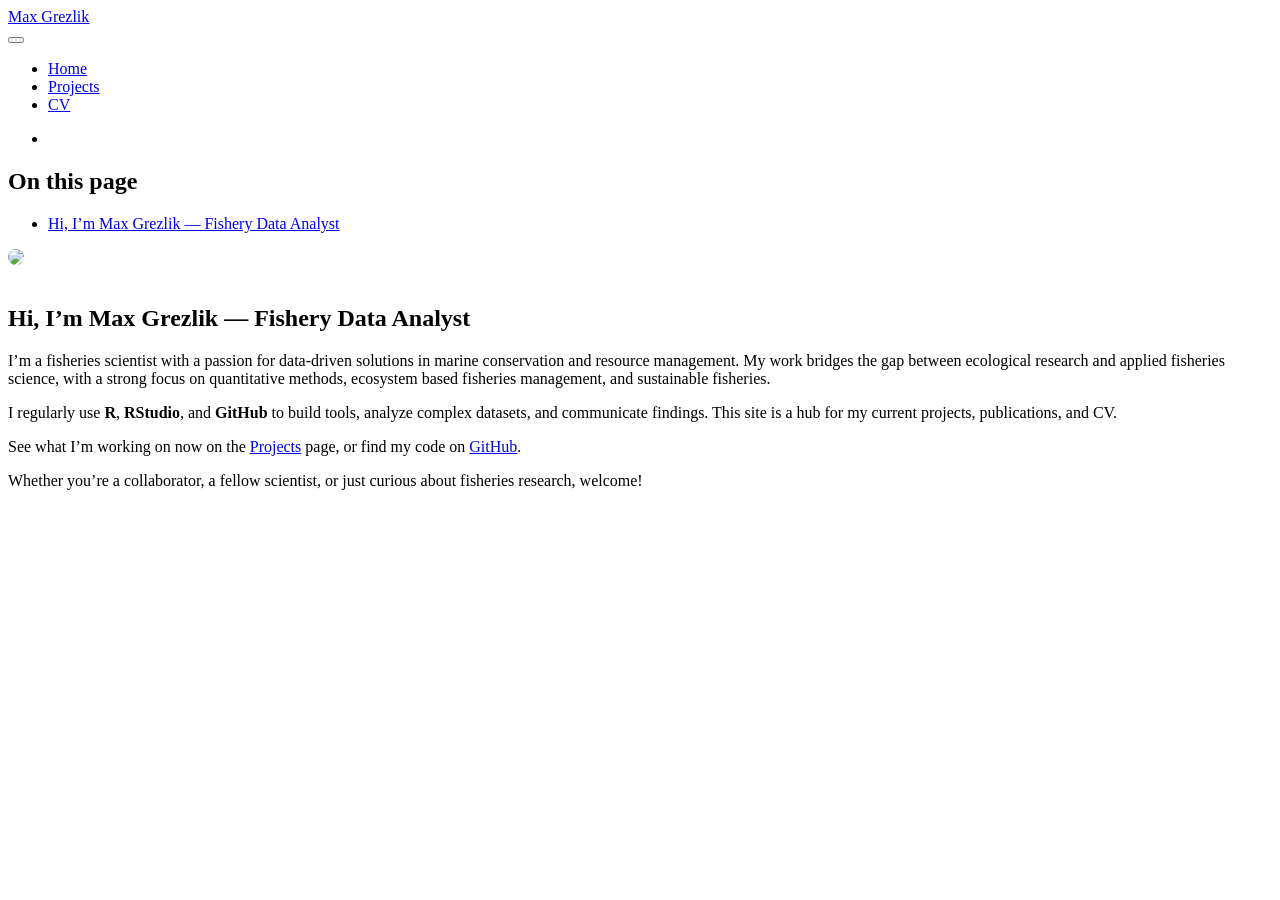
==== docs/index.html @ 9cf86704 "Updating to link to my NOAA GitHub" ====
<!DOCTYPE html>
<html xmlns="http://www.w3.org/1999/xhtml" lang="en" xml:lang="en"><head>

<meta charset="utf-8">
<meta name="generator" content="quarto-1.7.25">

<meta name="viewport" content="width=device-width, initial-scale=1.0, user-scalable=yes">


<title>Max Grezlik</title>
<style>
code{white-space: pre-wrap;}
span.smallcaps{font-variant: small-caps;}
div.columns{display: flex; gap: min(4vw, 1.5em);}
div.column{flex: auto; overflow-x: auto;}
div.hanging-indent{margin-left: 1.5em; text-indent: -1.5em;}
ul.task-list{list-style: none;}
ul.task-list li input[type="checkbox"] {
  width: 0.8em;
  margin: 0 0.8em 0.2em -1em; /* quarto-specific, see https://github.com/quarto-dev/quarto-cli/issues/4556 */ 
  vertical-align: middle;
}
</style>


<script src="site_libs/quarto-nav/quarto-nav.js"></script>
<script src="site_libs/quarto-nav/headroom.min.js"></script>
<script src="site_libs/clipboard/clipboard.min.js"></script>
<script src="site_libs/quarto-search/autocomplete.umd.js"></script>
<script src="site_libs/quarto-search/fuse.min.js"></script>
<script src="site_libs/quarto-search/quarto-search.js"></script>
<meta name="quarto:offset" content="./">
<script src="site_libs/quarto-html/quarto.js" type="module"></script>
<script src="site_libs/quarto-html/tabsets/tabsets.js" type="module"></script>
<script src="site_libs/quarto-html/popper.min.js"></script>
<script src="site_libs/quarto-html/tippy.umd.min.js"></script>
<script src="site_libs/quarto-html/anchor.min.js"></script>
<link href="site_libs/quarto-html/tippy.css" rel="stylesheet">
<link href="site_libs/quarto-html/quarto-syntax-highlighting-fe31d7bd2deb2a321418d01dba375a64.css" rel="stylesheet" id="quarto-text-highlighting-styles">
<script src="site_libs/bootstrap/bootstrap.min.js"></script>
<link href="site_libs/bootstrap/bootstrap-icons.css" rel="stylesheet">
<link href="site_libs/bootstrap/bootstrap-36055dde38e1c66a85944b0e21486264.min.css" rel="stylesheet" append-hash="true" id="quarto-bootstrap" data-mode="light">
<script id="quarto-search-options" type="application/json">{
  "location": "navbar",
  "copy-button": false,
  "collapse-after": 3,
  "panel-placement": "end",
  "type": "overlay",
  "limit": 50,
  "keyboard-shortcut": [
    "f",
    "/",
    "s"
  ],
  "show-item-context": false,
  "language": {
    "search-no-results-text": "No results",
    "search-matching-documents-text": "matching documents",
    "search-copy-link-title": "Copy link to search",
    "search-hide-matches-text": "Hide additional matches",
    "search-more-match-text": "more match in this document",
    "search-more-matches-text": "more matches in this document",
    "search-clear-button-title": "Clear",
    "search-text-placeholder": "",
    "search-detached-cancel-button-title": "Cancel",
    "search-submit-button-title": "Submit",
    "search-label": "Search"
  }
}</script>


<link rel="stylesheet" href="styles.css">
</head>

<body class="nav-fixed quarto-light">

<div id="quarto-search-results"></div>
  <header id="quarto-header" class="headroom fixed-top">
    <nav class="navbar navbar-expand-lg " data-bs-theme="dark">
      <div class="navbar-container container-fluid">
      <div class="navbar-brand-container mx-auto">
    <a class="navbar-brand" href="./index.html">
    <span class="navbar-title">Max Grezlik</span>
    </a>
  </div>
            <div id="quarto-search" class="" title="Search"></div>
          <button class="navbar-toggler" type="button" data-bs-toggle="collapse" data-bs-target="#navbarCollapse" aria-controls="navbarCollapse" role="menu" aria-expanded="false" aria-label="Toggle navigation" onclick="if (window.quartoToggleHeadroom) { window.quartoToggleHeadroom(); }">
  <span class="navbar-toggler-icon"></span>
</button>
          <div class="collapse navbar-collapse" id="navbarCollapse">
            <ul class="navbar-nav navbar-nav-scroll me-auto">
  <li class="nav-item">
    <a class="nav-link active" href="./index.html" aria-current="page"> 
<span class="menu-text">Home</span></a>
  </li>  
  <li class="nav-item">
    <a class="nav-link" href="./projects.html"> 
<span class="menu-text">Projects</span></a>
  </li>  
  <li class="nav-item">
    <a class="nav-link" href="./cv.html"> 
<span class="menu-text">CV</span></a>
  </li>  
</ul>
            <ul class="navbar-nav navbar-nav-scroll ms-auto">
  <li class="nav-item compact">
    <a class="nav-link" href="https://github.com/MaxGrezlik"> <i class="bi bi-github" role="img" aria-label="GitHub">
</i> 
<span class="menu-text"></span></a>
  </li>  
</ul>
          </div> <!-- /navcollapse -->
            <div class="quarto-navbar-tools">
</div>
      </div> <!-- /container-fluid -->
    </nav>
</header>
<!-- content -->
<div id="quarto-content" class="quarto-container page-columns page-rows-contents page-layout-article page-navbar">
<!-- sidebar -->
<!-- margin-sidebar -->
    <div id="quarto-margin-sidebar" class="sidebar margin-sidebar">
        <nav id="TOC" role="doc-toc" class="toc-active">
    <h2 id="toc-title">On this page</h2>
   
  <ul>
  <li><a href="#hi-im-max-grezlik-fishery-data-analyst" id="toc-hi-im-max-grezlik-fishery-data-analyst" class="nav-link active" data-scroll-target="#hi-im-max-grezlik-fishery-data-analyst">Hi, I’m Max Grezlik — Fishery Data Analyst</a></li>
  </ul>
</nav>
    </div>
<!-- main -->
<main class="content" id="quarto-document-content"><header id="title-block-header" class="quarto-title-block"></header>




<p><img src="images/headshot.jpg" class="img-fluid" style="border-radius: 50%; margin-bottom: 1rem;" width="150"></p>
<section id="hi-im-max-grezlik-fishery-data-analyst" class="level2">
<h2 class="anchored" data-anchor-id="hi-im-max-grezlik-fishery-data-analyst">Hi, I’m Max Grezlik — Fishery Data Analyst</h2>
<p>I’m a fisheries scientist with a passion for data-driven solutions in marine conservation and resource management. My work bridges the gap between ecological research and applied fisheries science, with a strong focus on quantitative methods, ecosystem based fisheries management, and sustainable fisheries.</p>
<p>I regularly use <strong>R</strong>, <strong>RStudio</strong>, and <strong>GitHub</strong> to build tools, analyze complex datasets, and communicate findings. This site is a hub for my current projects, publications, and CV.</p>
<p>See what I’m working on now on the <a href="./projects.html">Projects</a> page, or find my code on <a href="https://github.com/MaxGrezlik">GitHub</a>.</p>
<p>Whether you’re a collaborator, a fellow scientist, or just curious about fisheries research, welcome!</p>


</section>

</main> <!-- /main -->
<script id="quarto-html-after-body" type="application/javascript">
  window.document.addEventListener("DOMContentLoaded", function (event) {
    const icon = "";
    const anchorJS = new window.AnchorJS();
    anchorJS.options = {
      placement: 'right',
      icon: icon
    };
    anchorJS.add('.anchored');
    const isCodeAnnotation = (el) => {
      for (const clz of el.classList) {
        if (clz.startsWith('code-annotation-')) {                     
          return true;
        }
      }
      return false;
    }
    const onCopySuccess = function(e) {
      // button target
      const button = e.trigger;
      // don't keep focus
      button.blur();
      // flash "checked"
      button.classList.add('code-copy-button-checked');
      var currentTitle = button.getAttribute("title");
      button.setAttribute("title", "Copied!");
      let tooltip;
      if (window.bootstrap) {
        button.setAttribute("data-bs-toggle", "tooltip");
        button.setAttribute("data-bs-placement", "left");
        button.setAttribute("data-bs-title", "Copied!");
        tooltip = new bootstrap.Tooltip(button, 
          { trigger: "manual", 
            customClass: "code-copy-button-tooltip",
            offset: [0, -8]});
        tooltip.show();    
      }
      setTimeout(function() {
        if (tooltip) {
          tooltip.hide();
          button.removeAttribute("data-bs-title");
          button.removeAttribute("data-bs-toggle");
          button.removeAttribute("data-bs-placement");
        }
        button.setAttribute("title", currentTitle);
        button.classList.remove('code-copy-button-checked');
      }, 1000);
      // clear code selection
      e.clearSelection();
    }
    const getTextToCopy = function(trigger) {
        const codeEl = trigger.previousElementSibling.cloneNode(true);
        for (const childEl of codeEl.children) {
          if (isCodeAnnotation(childEl)) {
            childEl.remove();
          }
        }
        return codeEl.innerText;
    }
    const clipboard = new window.ClipboardJS('.code-copy-button:not([data-in-quarto-modal])', {
      text: getTextToCopy
    });
    clipboard.on('success', onCopySuccess);
    if (window.document.getElementById('quarto-embedded-source-code-modal')) {
      const clipboardModal = new window.ClipboardJS('.code-copy-button[data-in-quarto-modal]', {
        text: getTextToCopy,
        container: window.document.getElementById('quarto-embedded-source-code-modal')
      });
      clipboardModal.on('success', onCopySuccess);
    }
      var localhostRegex = new RegExp(/^(?:http|https):\/\/localhost\:?[0-9]*\//);
      var mailtoRegex = new RegExp(/^mailto:/);
        var filterRegex = new RegExp("https:\/\/maxgrezlik\.github\.io");
      var isInternal = (href) => {
          return filterRegex.test(href) || localhostRegex.test(href) || mailtoRegex.test(href);
      }
      // Inspect non-navigation links and adorn them if external
     var links = window.document.querySelectorAll('a[href]:not(.nav-link):not(.navbar-brand):not(.toc-action):not(.sidebar-link):not(.sidebar-item-toggle):not(.pagination-link):not(.no-external):not([aria-hidden]):not(.dropdown-item):not(.quarto-navigation-tool):not(.about-link)');
      for (var i=0; i<links.length; i++) {
        const link = links[i];
        if (!isInternal(link.href)) {
          // undo the damage that might have been done by quarto-nav.js in the case of
          // links that we want to consider external
          if (link.dataset.originalHref !== undefined) {
            link.href = link.dataset.originalHref;
          }
        }
      }
    function tippyHover(el, contentFn, onTriggerFn, onUntriggerFn) {
      const config = {
        allowHTML: true,
        maxWidth: 500,
        delay: 100,
        arrow: false,
        appendTo: function(el) {
            return el.parentElement;
        },
        interactive: true,
        interactiveBorder: 10,
        theme: 'quarto',
        placement: 'bottom-start',
      };
      if (contentFn) {
        config.content = contentFn;
      }
      if (onTriggerFn) {
        config.onTrigger = onTriggerFn;
      }
      if (onUntriggerFn) {
        config.onUntrigger = onUntriggerFn;
      }
      window.tippy(el, config); 
    }
    const noterefs = window.document.querySelectorAll('a[role="doc-noteref"]');
    for (var i=0; i<noterefs.length; i++) {
      const ref = noterefs[i];
      tippyHover(ref, function() {
        // use id or data attribute instead here
        let href = ref.getAttribute('data-footnote-href') || ref.getAttribute('href');
        try { href = new URL(href).hash; } catch {}
        const id = href.replace(/^#\/?/, "");
        const note = window.document.getElementById(id);
        if (note) {
          return note.innerHTML;
        } else {
          return "";
        }
      });
    }
    const xrefs = window.document.querySelectorAll('a.quarto-xref');
    const processXRef = (id, note) => {
      // Strip column container classes
      const stripColumnClz = (el) => {
        el.classList.remove("page-full", "page-columns");
        if (el.children) {
          for (const child of el.children) {
            stripColumnClz(child);
          }
        }
      }
      stripColumnClz(note)
      if (id === null || id.startsWith('sec-')) {
        // Special case sections, only their first couple elements
        const container = document.createElement("div");
        if (note.children && note.children.length > 2) {
          container.appendChild(note.children[0].cloneNode(true));
          for (let i = 1; i < note.children.length; i++) {
            const child = note.children[i];
            if (child.tagName === "P" && child.innerText === "") {
              continue;
            } else {
              container.appendChild(child.cloneNode(true));
              break;
            }
          }
          if (window.Quarto?.typesetMath) {
            window.Quarto.typesetMath(container);
          }
          return container.innerHTML
        } else {
          if (window.Quarto?.typesetMath) {
            window.Quarto.typesetMath(note);
          }
          return note.innerHTML;
        }
      } else {
        // Remove any anchor links if they are present
        const anchorLink = note.querySelector('a.anchorjs-link');
        if (anchorLink) {
          anchorLink.remove();
        }
        if (window.Quarto?.typesetMath) {
          window.Quarto.typesetMath(note);
        }
        if (note.classList.contains("callout")) {
          return note.outerHTML;
        } else {
          return note.innerHTML;
        }
      }
    }
    for (var i=0; i<xrefs.length; i++) {
      const xref = xrefs[i];
      tippyHover(xref, undefined, function(instance) {
        instance.disable();
        let url = xref.getAttribute('href');
        let hash = undefined; 
        if (url.startsWith('#')) {
          hash = url;
        } else {
          try { hash = new URL(url).hash; } catch {}
        }
        if (hash) {
          const id = hash.replace(/^#\/?/, "");
          const note = window.document.getElementById(id);
          if (note !== null) {
            try {
              const html = processXRef(id, note.cloneNode(true));
              instance.setContent(html);
            } finally {
              instance.enable();
              instance.show();
            }
          } else {
            // See if we can fetch this
            fetch(url.split('#')[0])
            .then(res => res.text())
            .then(html => {
              const parser = new DOMParser();
              const htmlDoc = parser.parseFromString(html, "text/html");
              const note = htmlDoc.getElementById(id);
              if (note !== null) {
                const html = processXRef(id, note);
                instance.setContent(html);
              } 
            }).finally(() => {
              instance.enable();
              instance.show();
            });
          }
        } else {
          // See if we can fetch a full url (with no hash to target)
          // This is a special case and we should probably do some content thinning / targeting
          fetch(url)
          .then(res => res.text())
          .then(html => {
            const parser = new DOMParser();
            const htmlDoc = parser.parseFromString(html, "text/html");
            const note = htmlDoc.querySelector('main.content');
            if (note !== null) {
              // This should only happen for chapter cross references
              // (since there is no id in the URL)
              // remove the first header
              if (note.children.length > 0 && note.children[0].tagName === "HEADER") {
                note.children[0].remove();
              }
              const html = processXRef(null, note);
              instance.setContent(html);
            } 
          }).finally(() => {
            instance.enable();
            instance.show();
          });
        }
      }, function(instance) {
      });
    }
        let selectedAnnoteEl;
        const selectorForAnnotation = ( cell, annotation) => {
          let cellAttr = 'data-code-cell="' + cell + '"';
          let lineAttr = 'data-code-annotation="' +  annotation + '"';
          const selector = 'span[' + cellAttr + '][' + lineAttr + ']';
          return selector;
        }
        const selectCodeLines = (annoteEl) => {
          const doc = window.document;
          const targetCell = annoteEl.getAttribute("data-target-cell");
          const targetAnnotation = annoteEl.getAttribute("data-target-annotation");
          const annoteSpan = window.document.querySelector(selectorForAnnotation(targetCell, targetAnnotation));
          const lines = annoteSpan.getAttribute("data-code-lines").split(",");
          const lineIds = lines.map((line) => {
            return targetCell + "-" + line;
          })
          let top = null;
          let height = null;
          let parent = null;
          if (lineIds.length > 0) {
              //compute the position of the single el (top and bottom and make a div)
              const el = window.document.getElementById(lineIds[0]);
              top = el.offsetTop;
              height = el.offsetHeight;
              parent = el.parentElement.parentElement;
            if (lineIds.length > 1) {
              const lastEl = window.document.getElementById(lineIds[lineIds.length - 1]);
              const bottom = lastEl.offsetTop + lastEl.offsetHeight;
              height = bottom - top;
            }
            if (top !== null && height !== null && parent !== null) {
              // cook up a div (if necessary) and position it 
              let div = window.document.getElementById("code-annotation-line-highlight");
              if (div === null) {
                div = window.document.createElement("div");
                div.setAttribute("id", "code-annotation-line-highlight");
                div.style.position = 'absolute';
                parent.appendChild(div);
              }
              div.style.top = top - 2 + "px";
              div.style.height = height + 4 + "px";
              div.style.left = 0;
              let gutterDiv = window.document.getElementById("code-annotation-line-highlight-gutter");
              if (gutterDiv === null) {
                gutterDiv = window.document.createElement("div");
                gutterDiv.setAttribute("id", "code-annotation-line-highlight-gutter");
                gutterDiv.style.position = 'absolute';
                const codeCell = window.document.getElementById(targetCell);
                const gutter = codeCell.querySelector('.code-annotation-gutter');
                gutter.appendChild(gutterDiv);
              }
              gutterDiv.style.top = top - 2 + "px";
              gutterDiv.style.height = height + 4 + "px";
            }
            selectedAnnoteEl = annoteEl;
          }
        };
        const unselectCodeLines = () => {
          const elementsIds = ["code-annotation-line-highlight", "code-annotation-line-highlight-gutter"];
          elementsIds.forEach((elId) => {
            const div = window.document.getElementById(elId);
            if (div) {
              div.remove();
            }
          });
          selectedAnnoteEl = undefined;
        };
          // Handle positioning of the toggle
      window.addEventListener(
        "resize",
        throttle(() => {
          elRect = undefined;
          if (selectedAnnoteEl) {
            selectCodeLines(selectedAnnoteEl);
          }
        }, 10)
      );
      function throttle(fn, ms) {
      let throttle = false;
      let timer;
        return (...args) => {
          if(!throttle) { // first call gets through
              fn.apply(this, args);
              throttle = true;
          } else { // all the others get throttled
              if(timer) clearTimeout(timer); // cancel #2
              timer = setTimeout(() => {
                fn.apply(this, args);
                timer = throttle = false;
              }, ms);
          }
        };
      }
        // Attach click handler to the DT
        const annoteDls = window.document.querySelectorAll('dt[data-target-cell]');
        for (const annoteDlNode of annoteDls) {
          annoteDlNode.addEventListener('click', (event) => {
            const clickedEl = event.target;
            if (clickedEl !== selectedAnnoteEl) {
              unselectCodeLines();
              const activeEl = window.document.querySelector('dt[data-target-cell].code-annotation-active');
              if (activeEl) {
                activeEl.classList.remove('code-annotation-active');
              }
              selectCodeLines(clickedEl);
              clickedEl.classList.add('code-annotation-active');
            } else {
              // Unselect the line
              unselectCodeLines();
              clickedEl.classList.remove('code-annotation-active');
            }
          });
        }
    const findCites = (el) => {
      const parentEl = el.parentElement;
      if (parentEl) {
        const cites = parentEl.dataset.cites;
        if (cites) {
          return {
            el,
            cites: cites.split(' ')
          };
        } else {
          return findCites(el.parentElement)
        }
      } else {
        return undefined;
      }
    };
    var bibliorefs = window.document.querySelectorAll('a[role="doc-biblioref"]');
    for (var i=0; i<bibliorefs.length; i++) {
      const ref = bibliorefs[i];
      const citeInfo = findCites(ref);
      if (citeInfo) {
        tippyHover(citeInfo.el, function() {
          var popup = window.document.createElement('div');
          citeInfo.cites.forEach(function(cite) {
            var citeDiv = window.document.createElement('div');
            citeDiv.classList.add('hanging-indent');
            citeDiv.classList.add('csl-entry');
            var biblioDiv = window.document.getElementById('ref-' + cite);
            if (biblioDiv) {
              citeDiv.innerHTML = biblioDiv.innerHTML;
            }
            popup.appendChild(citeDiv);
          });
          return popup.innerHTML;
        });
      }
    }
  });
  </script>
</div> <!-- /content -->




</body></html>
---- docs/styles.css ----
/* css styles */

.project-grid {
  display: grid;
  grid-template-columns: repeat(auto-fill, minmax(260px, 1fr));
  gap: 1.25rem;
  margin: 1rem 0 2rem;
}

.project-card {
  border: 1px solid rgba(128, 128, 128, 0.3);
  border-radius: 8px;
  padding: 1rem 1.25rem;
}

.project-card h3 {
  margin-top: 0;
  font-size: 1.2rem;
}

.project-card p:last-child {
  margin-bottom: 0;
}
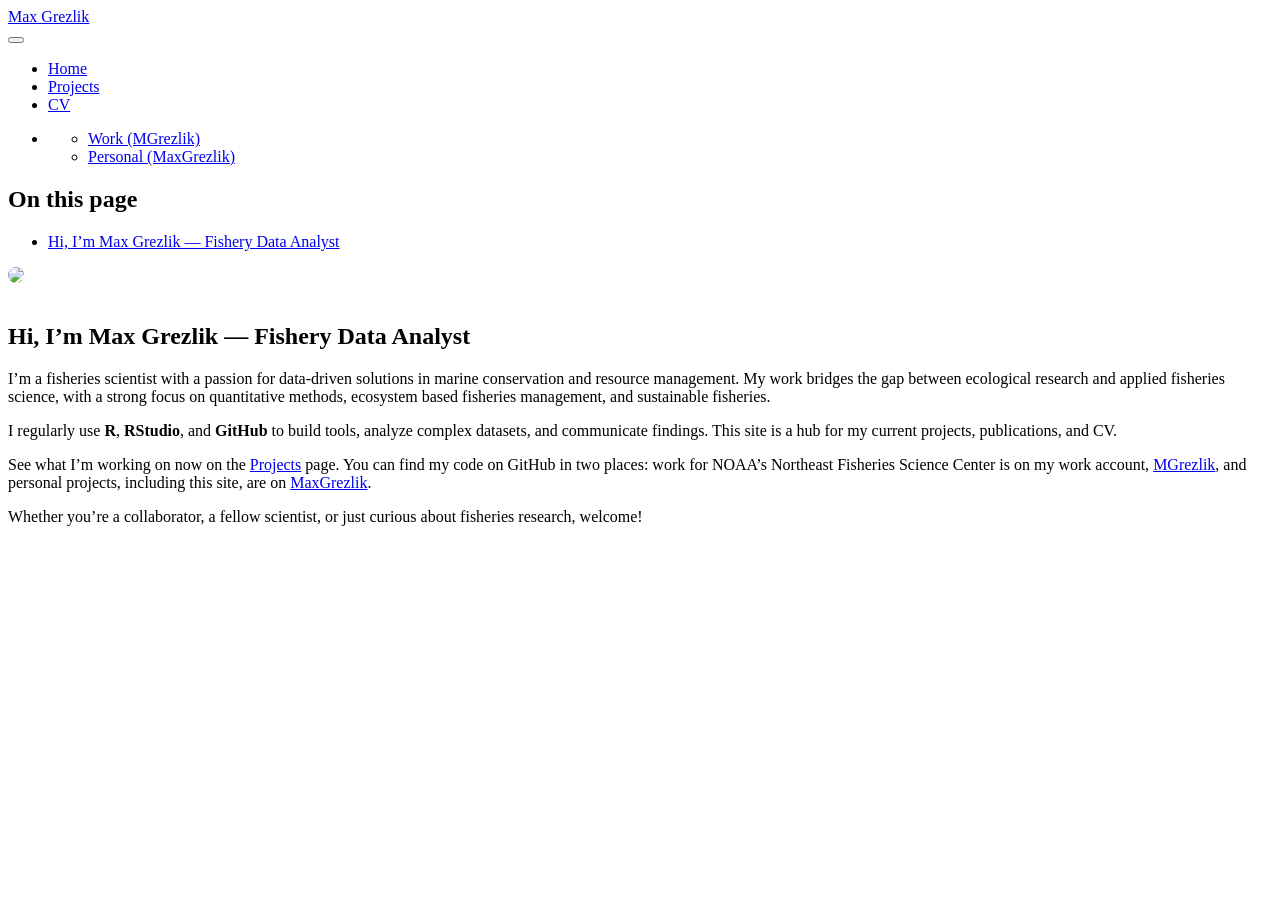
==== commit 6386edc3: "more edits" ====
--- a/docs/index.html
+++ b/docs/index.html
@@ -103,11 +103,23 @@
   </li>  
 </ul>
             <ul class="navbar-nav navbar-nav-scroll ms-auto">
-  <li class="nav-item compact">
-    <a class="nav-link" href="https://github.com/MaxGrezlik"> <i class="bi bi-github" role="img" aria-label="GitHub">
+  <li class="nav-item dropdown ">
+    <a class="nav-link dropdown-toggle" href="#" id="nav-menu-bi-github" role="link" data-bs-toggle="dropdown" aria-expanded="false">
+      <i class="bi bi-github" role="img" aria-label="GitHub">
 </i> 
-<span class="menu-text"></span></a>
+ <span class="menu-text"></span>
+    </a>
+    <ul class="dropdown-menu dropdown-menu-end" aria-labelledby="nav-menu-bi-github">    
+        <li>
+    <a class="dropdown-item" href="https://github.com/MGrezlik">
+ <span class="dropdown-text">Work (MGrezlik)</span></a>
   </li>  
+        <li>
+    <a class="dropdown-item" href="https://github.com/MaxGrezlik">
+ <span class="dropdown-text">Personal (MaxGrezlik)</span></a>
+  </li>  
+    </ul>
+  </li>
 </ul>
           </div> <!-- /navcollapse -->
             <div class="quarto-navbar-tools">
@@ -139,7 +151,7 @@
 <h2 class="anchored" data-anchor-id="hi-im-max-grezlik-fishery-data-analyst">Hi, I’m Max Grezlik — Fishery Data Analyst</h2>
 <p>I’m a fisheries scientist with a passion for data-driven solutions in marine conservation and resource management. My work bridges the gap between ecological research and applied fisheries science, with a strong focus on quantitative methods, ecosystem based fisheries management, and sustainable fisheries.</p>
 <p>I regularly use <strong>R</strong>, <strong>RStudio</strong>, and <strong>GitHub</strong> to build tools, analyze complex datasets, and communicate findings. This site is a hub for my current projects, publications, and CV.</p>
-<p>See what I’m working on now on the <a href="./projects.html">Projects</a> page, or find my code on <a href="https://github.com/MaxGrezlik">GitHub</a>.</p>
+<p>See what I’m working on now on the <a href="./projects.html">Projects</a> page. You can find my code on GitHub in two places: work for NOAA’s Northeast Fisheries Science Center is on my work account, <a href="https://github.com/MGrezlik">MGrezlik</a>, and personal projects, including this site, are on <a href="https://github.com/MaxGrezlik">MaxGrezlik</a>.</p>
 <p>Whether you’re a collaborator, a fellow scientist, or just curious about fisheries research, welcome!</p>
 
 
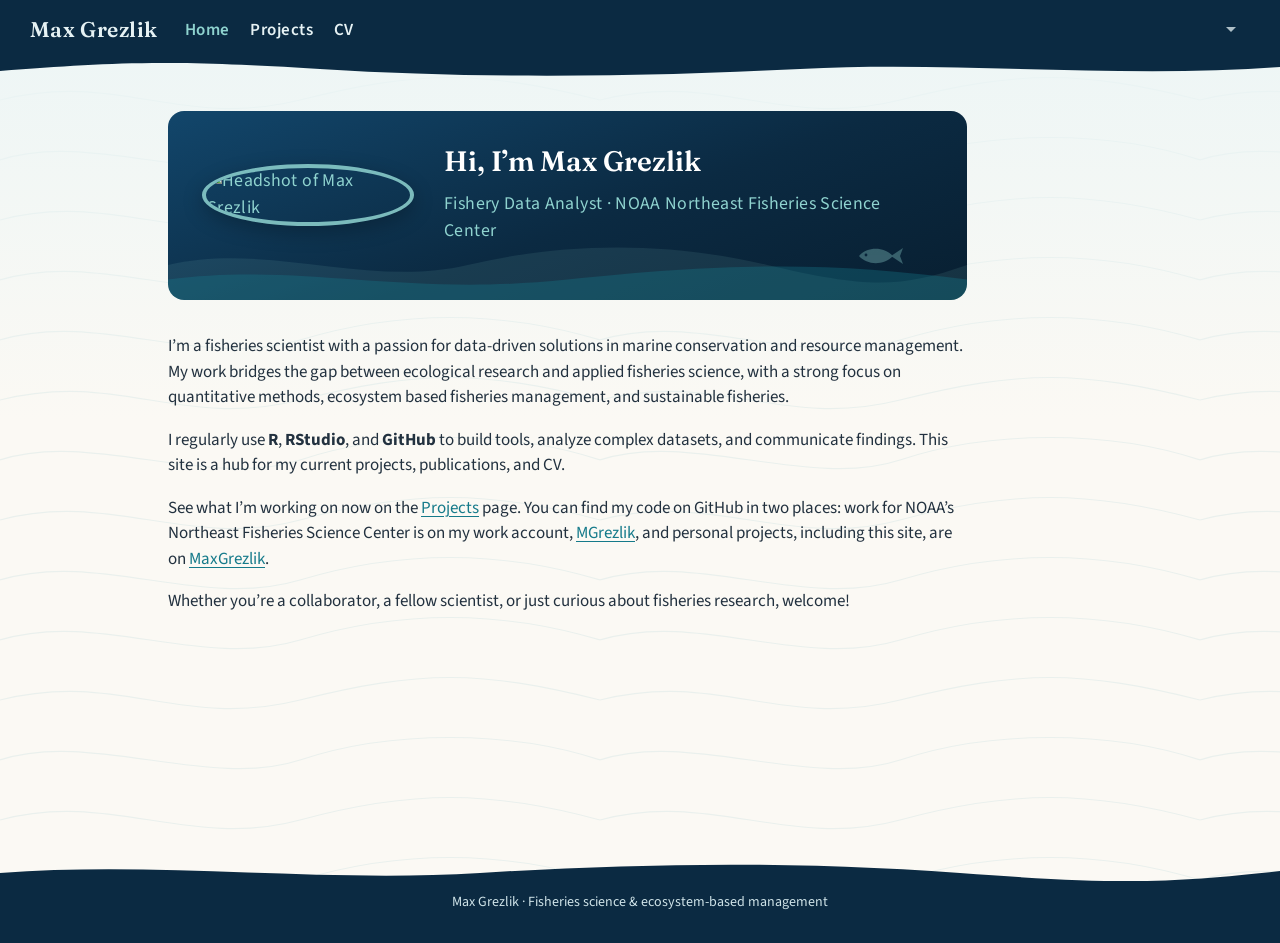
==== commit beae4152: "Ocean color theme, home page hero, hide Neighborway project Co-Authored-By: Claude Opus 5.5 <noreply" ====
--- a/docs/index.html
+++ b/docs/index.html
@@ -2,7 +2,7 @@
 <html xmlns="http://www.w3.org/1999/xhtml" lang="en" xml:lang="en"><head>
 
 <meta charset="utf-8">
-<meta name="generator" content="quarto-1.7.25">
+<meta name="generator" content="quarto-1.6.42">
 
 <meta name="viewport" content="width=device-width, initial-scale=1.0, user-scalable=yes">
 
@@ -30,16 +30,15 @@
 <script src="site_libs/quarto-search/fuse.min.js"></script>
 <script src="site_libs/quarto-search/quarto-search.js"></script>
 <meta name="quarto:offset" content="./">
-<script src="site_libs/quarto-html/quarto.js" type="module"></script>
-<script src="site_libs/quarto-html/tabsets/tabsets.js" type="module"></script>
+<script src="site_libs/quarto-html/quarto.js"></script>
 <script src="site_libs/quarto-html/popper.min.js"></script>
 <script src="site_libs/quarto-html/tippy.umd.min.js"></script>
 <script src="site_libs/quarto-html/anchor.min.js"></script>
 <link href="site_libs/quarto-html/tippy.css" rel="stylesheet">
-<link href="site_libs/quarto-html/quarto-syntax-highlighting-fe31d7bd2deb2a321418d01dba375a64.css" rel="stylesheet" id="quarto-text-highlighting-styles">
+<link href="site_libs/quarto-html/quarto-syntax-highlighting-2f5df379a58b258e96c21c0638c20c03.css" rel="stylesheet" id="quarto-text-highlighting-styles">
 <script src="site_libs/bootstrap/bootstrap.min.js"></script>
 <link href="site_libs/bootstrap/bootstrap-icons.css" rel="stylesheet">
-<link href="site_libs/bootstrap/bootstrap-36055dde38e1c66a85944b0e21486264.min.css" rel="stylesheet" append-hash="true" id="quarto-bootstrap" data-mode="light">
+<link href="site_libs/bootstrap/bootstrap-73e9143c846f9b7ee8e000d1aad47c8e.min.css" rel="stylesheet" append-hash="true" id="quarto-bootstrap" data-mode="light">
 <script id="quarto-search-options" type="application/json">{
   "location": "navbar",
   "copy-button": false,
@@ -69,10 +68,9 @@
 }</script>
 
 
-<link rel="stylesheet" href="styles.css">
 </head>
 
-<body class="nav-fixed quarto-light">
+<body class="nav-fixed">
 
 <div id="quarto-search-results"></div>
   <header id="quarto-header" class="headroom fixed-top">
@@ -131,14 +129,8 @@
 <div id="quarto-content" class="quarto-container page-columns page-rows-contents page-layout-article page-navbar">
 <!-- sidebar -->
 <!-- margin-sidebar -->
-    <div id="quarto-margin-sidebar" class="sidebar margin-sidebar">
-        <nav id="TOC" role="doc-toc" class="toc-active">
-    <h2 id="toc-title">On this page</h2>
-   
-  <ul>
-  <li><a href="#hi-im-max-grezlik-fishery-data-analyst" id="toc-hi-im-max-grezlik-fishery-data-analyst" class="nav-link active" data-scroll-target="#hi-im-max-grezlik-fishery-data-analyst">Hi, I’m Max Grezlik — Fishery Data Analyst</a></li>
-  </ul>
-</nav>
+    <div id="quarto-margin-sidebar" class="sidebar margin-sidebar zindex-bottom">
+        
     </div>
 <!-- main -->
 <main class="content" id="quarto-document-content"><header id="title-block-header" class="quarto-title-block"></header>
@@ -146,255 +138,252 @@
 
 
 
-<p><img src="images/headshot.jpg" class="img-fluid" style="border-radius: 50%; margin-bottom: 1rem;" width="150"></p>
-<section id="hi-im-max-grezlik-fishery-data-analyst" class="level2">
-<h2 class="anchored" data-anchor-id="hi-im-max-grezlik-fishery-data-analyst">Hi, I’m Max Grezlik — Fishery Data Analyst</h2>
+<div class="hero">
+<p><img src="images/headshot.jpg" class="img-fluid" alt="Headshot of Max Grezlik"></p>
+<section id="hi-im-max-grezlik" class="level2 hero-text">
+<h2 class="anchored" data-anchor-id="hi-im-max-grezlik">Hi, I’m Max Grezlik</h2>
+<p>Fishery Data Analyst · NOAA Northeast Fisheries Science Center</p>
+</section>
+</div>
 <p>I’m a fisheries scientist with a passion for data-driven solutions in marine conservation and resource management. My work bridges the gap between ecological research and applied fisheries science, with a strong focus on quantitative methods, ecosystem based fisheries management, and sustainable fisheries.</p>
 <p>I regularly use <strong>R</strong>, <strong>RStudio</strong>, and <strong>GitHub</strong> to build tools, analyze complex datasets, and communicate findings. This site is a hub for my current projects, publications, and CV.</p>
 <p>See what I’m working on now on the <a href="./projects.html">Projects</a> page. You can find my code on GitHub in two places: work for NOAA’s Northeast Fisheries Science Center is on my work account, <a href="https://github.com/MGrezlik">MGrezlik</a>, and personal projects, including this site, are on <a href="https://github.com/MaxGrezlik">MaxGrezlik</a>.</p>
 <p>Whether you’re a collaborator, a fellow scientist, or just curious about fisheries research, welcome!</p>
 
 
-</section>
 
 </main> <!-- /main -->
 <script id="quarto-html-after-body" type="application/javascript">
-  window.document.addEventListener("DOMContentLoaded", function (event) {
-    const icon = "";
-    const anchorJS = new window.AnchorJS();
-    anchorJS.options = {
-      placement: 'right',
-      icon: icon
+window.document.addEventListener("DOMContentLoaded", function (event) {
+  const toggleBodyColorMode = (bsSheetEl) => {
+    const mode = bsSheetEl.getAttribute("data-mode");
+    const bodyEl = window.document.querySelector("body");
+    if (mode === "dark") {
+      bodyEl.classList.add("quarto-dark");
+      bodyEl.classList.remove("quarto-light");
+    } else {
+      bodyEl.classList.add("quarto-light");
+      bodyEl.classList.remove("quarto-dark");
+    }
+  }
+  const toggleBodyColorPrimary = () => {
+    const bsSheetEl = window.document.querySelector("link#quarto-bootstrap");
+    if (bsSheetEl) {
+      toggleBodyColorMode(bsSheetEl);
+    }
+  }
+  toggleBodyColorPrimary();  
+  const icon = "";
+  const anchorJS = new window.AnchorJS();
+  anchorJS.options = {
+    placement: 'right',
+    icon: icon
+  };
+  anchorJS.add('.anchored');
+  const isCodeAnnotation = (el) => {
+    for (const clz of el.classList) {
+      if (clz.startsWith('code-annotation-')) {                     
+        return true;
+      }
+    }
+    return false;
+  }
+  const onCopySuccess = function(e) {
+    // button target
+    const button = e.trigger;
+    // don't keep focus
+    button.blur();
+    // flash "checked"
+    button.classList.add('code-copy-button-checked');
+    var currentTitle = button.getAttribute("title");
+    button.setAttribute("title", "Copied!");
+    let tooltip;
+    if (window.bootstrap) {
+      button.setAttribute("data-bs-toggle", "tooltip");
+      button.setAttribute("data-bs-placement", "left");
+      button.setAttribute("data-bs-title", "Copied!");
+      tooltip = new bootstrap.Tooltip(button, 
+        { trigger: "manual", 
+          customClass: "code-copy-button-tooltip",
+          offset: [0, -8]});
+      tooltip.show();    
+    }
+    setTimeout(function() {
+      if (tooltip) {
+        tooltip.hide();
+        button.removeAttribute("data-bs-title");
+        button.removeAttribute("data-bs-toggle");
+        button.removeAttribute("data-bs-placement");
+      }
+      button.setAttribute("title", currentTitle);
+      button.classList.remove('code-copy-button-checked');
+    }, 1000);
+    // clear code selection
+    e.clearSelection();
+  }
+  const getTextToCopy = function(trigger) {
+      const codeEl = trigger.previousElementSibling.cloneNode(true);
+      for (const childEl of codeEl.children) {
+        if (isCodeAnnotation(childEl)) {
+          childEl.remove();
+        }
+      }
+      return codeEl.innerText;
+  }
+  const clipboard = new window.ClipboardJS('.code-copy-button:not([data-in-quarto-modal])', {
+    text: getTextToCopy
+  });
+  clipboard.on('success', onCopySuccess);
+  if (window.document.getElementById('quarto-embedded-source-code-modal')) {
+    const clipboardModal = new window.ClipboardJS('.code-copy-button[data-in-quarto-modal]', {
+      text: getTextToCopy,
+      container: window.document.getElementById('quarto-embedded-source-code-modal')
+    });
+    clipboardModal.on('success', onCopySuccess);
+  }
+    var localhostRegex = new RegExp(/^(?:http|https):\/\/localhost\:?[0-9]*\//);
+    var mailtoRegex = new RegExp(/^mailto:/);
+      var filterRegex = new RegExp("https:\/\/maxgrezlik\.github\.io");
+    var isInternal = (href) => {
+        return filterRegex.test(href) || localhostRegex.test(href) || mailtoRegex.test(href);
+    }
+    // Inspect non-navigation links and adorn them if external
+ 	var links = window.document.querySelectorAll('a[href]:not(.nav-link):not(.navbar-brand):not(.toc-action):not(.sidebar-link):not(.sidebar-item-toggle):not(.pagination-link):not(.no-external):not([aria-hidden]):not(.dropdown-item):not(.quarto-navigation-tool):not(.about-link)');
+    for (var i=0; i<links.length; i++) {
+      const link = links[i];
+      if (!isInternal(link.href)) {
+        // undo the damage that might have been done by quarto-nav.js in the case of
+        // links that we want to consider external
+        if (link.dataset.originalHref !== undefined) {
+          link.href = link.dataset.originalHref;
+        }
+      }
+    }
+  function tippyHover(el, contentFn, onTriggerFn, onUntriggerFn) {
+    const config = {
+      allowHTML: true,
+      maxWidth: 500,
+      delay: 100,
+      arrow: false,
+      appendTo: function(el) {
+          return el.parentElement;
+      },
+      interactive: true,
+      interactiveBorder: 10,
+      theme: 'quarto',
+      placement: 'bottom-start',
     };
-    anchorJS.add('.anchored');
-    const isCodeAnnotation = (el) => {
-      for (const clz of el.classList) {
-        if (clz.startsWith('code-annotation-')) {                     
-          return true;
-        }
-      }
-      return false;
-    }
-    const onCopySuccess = function(e) {
-      // button target
-      const button = e.trigger;
-      // don't keep focus
-      button.blur();
-      // flash "checked"
-      button.classList.add('code-copy-button-checked');
-      var currentTitle = button.getAttribute("title");
-      button.setAttribute("title", "Copied!");
-      let tooltip;
-      if (window.bootstrap) {
-        button.setAttribute("data-bs-toggle", "tooltip");
-        button.setAttribute("data-bs-placement", "left");
-        button.setAttribute("data-bs-title", "Copied!");
-        tooltip = new bootstrap.Tooltip(button, 
-          { trigger: "manual", 
-            customClass: "code-copy-button-tooltip",
-            offset: [0, -8]});
-        tooltip.show();    
-      }
-      setTimeout(function() {
-        if (tooltip) {
-          tooltip.hide();
-          button.removeAttribute("data-bs-title");
-          button.removeAttribute("data-bs-toggle");
-          button.removeAttribute("data-bs-placement");
-        }
-        button.setAttribute("title", currentTitle);
-        button.classList.remove('code-copy-button-checked');
-      }, 1000);
-      // clear code selection
-      e.clearSelection();
-    }
-    const getTextToCopy = function(trigger) {
-        const codeEl = trigger.previousElementSibling.cloneNode(true);
-        for (const childEl of codeEl.children) {
-          if (isCodeAnnotation(childEl)) {
-            childEl.remove();
-          }
-        }
-        return codeEl.innerText;
-    }
-    const clipboard = new window.ClipboardJS('.code-copy-button:not([data-in-quarto-modal])', {
-      text: getTextToCopy
+    if (contentFn) {
+      config.content = contentFn;
+    }
+    if (onTriggerFn) {
+      config.onTrigger = onTriggerFn;
+    }
+    if (onUntriggerFn) {
+      config.onUntrigger = onUntriggerFn;
+    }
+    window.tippy(el, config); 
+  }
+  const noterefs = window.document.querySelectorAll('a[role="doc-noteref"]');
+  for (var i=0; i<noterefs.length; i++) {
+    const ref = noterefs[i];
+    tippyHover(ref, function() {
+      // use id or data attribute instead here
+      let href = ref.getAttribute('data-footnote-href') || ref.getAttribute('href');
+      try { href = new URL(href).hash; } catch {}
+      const id = href.replace(/^#\/?/, "");
+      const note = window.document.getElementById(id);
+      if (note) {
+        return note.innerHTML;
+      } else {
+        return "";
+      }
     });
-    clipboard.on('success', onCopySuccess);
-    if (window.document.getElementById('quarto-embedded-source-code-modal')) {
-      const clipboardModal = new window.ClipboardJS('.code-copy-button[data-in-quarto-modal]', {
-        text: getTextToCopy,
-        container: window.document.getElementById('quarto-embedded-source-code-modal')
-      });
-      clipboardModal.on('success', onCopySuccess);
-    }
-      var localhostRegex = new RegExp(/^(?:http|https):\/\/localhost\:?[0-9]*\//);
-      var mailtoRegex = new RegExp(/^mailto:/);
-        var filterRegex = new RegExp("https:\/\/maxgrezlik\.github\.io");
-      var isInternal = (href) => {
-          return filterRegex.test(href) || localhostRegex.test(href) || mailtoRegex.test(href);
-      }
-      // Inspect non-navigation links and adorn them if external
-     var links = window.document.querySelectorAll('a[href]:not(.nav-link):not(.navbar-brand):not(.toc-action):not(.sidebar-link):not(.sidebar-item-toggle):not(.pagination-link):not(.no-external):not([aria-hidden]):not(.dropdown-item):not(.quarto-navigation-tool):not(.about-link)');
-      for (var i=0; i<links.length; i++) {
-        const link = links[i];
-        if (!isInternal(link.href)) {
-          // undo the damage that might have been done by quarto-nav.js in the case of
-          // links that we want to consider external
-          if (link.dataset.originalHref !== undefined) {
-            link.href = link.dataset.originalHref;
-          }
-        }
-      }
-    function tippyHover(el, contentFn, onTriggerFn, onUntriggerFn) {
-      const config = {
-        allowHTML: true,
-        maxWidth: 500,
-        delay: 100,
-        arrow: false,
-        appendTo: function(el) {
-            return el.parentElement;
-        },
-        interactive: true,
-        interactiveBorder: 10,
-        theme: 'quarto',
-        placement: 'bottom-start',
-      };
-      if (contentFn) {
-        config.content = contentFn;
-      }
-      if (onTriggerFn) {
-        config.onTrigger = onTriggerFn;
-      }
-      if (onUntriggerFn) {
-        config.onUntrigger = onUntriggerFn;
-      }
-      window.tippy(el, config); 
-    }
-    const noterefs = window.document.querySelectorAll('a[role="doc-noteref"]');
-    for (var i=0; i<noterefs.length; i++) {
-      const ref = noterefs[i];
-      tippyHover(ref, function() {
-        // use id or data attribute instead here
-        let href = ref.getAttribute('data-footnote-href') || ref.getAttribute('href');
-        try { href = new URL(href).hash; } catch {}
-        const id = href.replace(/^#\/?/, "");
-        const note = window.document.getElementById(id);
-        if (note) {
-          return note.innerHTML;
-        } else {
-          return "";
-        }
-      });
-    }
-    const xrefs = window.document.querySelectorAll('a.quarto-xref');
-    const processXRef = (id, note) => {
-      // Strip column container classes
-      const stripColumnClz = (el) => {
-        el.classList.remove("page-full", "page-columns");
-        if (el.children) {
-          for (const child of el.children) {
-            stripColumnClz(child);
-          }
-        }
-      }
-      stripColumnClz(note)
-      if (id === null || id.startsWith('sec-')) {
-        // Special case sections, only their first couple elements
-        const container = document.createElement("div");
-        if (note.children && note.children.length > 2) {
-          container.appendChild(note.children[0].cloneNode(true));
-          for (let i = 1; i < note.children.length; i++) {
-            const child = note.children[i];
-            if (child.tagName === "P" && child.innerText === "") {
-              continue;
-            } else {
-              container.appendChild(child.cloneNode(true));
-              break;
-            }
-          }
-          if (window.Quarto?.typesetMath) {
-            window.Quarto.typesetMath(container);
-          }
-          return container.innerHTML
-        } else {
-          if (window.Quarto?.typesetMath) {
-            window.Quarto.typesetMath(note);
-          }
-          return note.innerHTML;
-        }
+  }
+  const xrefs = window.document.querySelectorAll('a.quarto-xref');
+  const processXRef = (id, note) => {
+    // Strip column container classes
+    const stripColumnClz = (el) => {
+      el.classList.remove("page-full", "page-columns");
+      if (el.children) {
+        for (const child of el.children) {
+          stripColumnClz(child);
+        }
+      }
+    }
+    stripColumnClz(note)
+    if (id === null || id.startsWith('sec-')) {
+      // Special case sections, only their first couple elements
+      const container = document.createElement("div");
+      if (note.children && note.children.length > 2) {
+        container.appendChild(note.children[0].cloneNode(true));
+        for (let i = 1; i < note.children.length; i++) {
+          const child = note.children[i];
+          if (child.tagName === "P" && child.innerText === "") {
+            continue;
+          } else {
+            container.appendChild(child.cloneNode(true));
+            break;
+          }
+        }
+        if (window.Quarto?.typesetMath) {
+          window.Quarto.typesetMath(container);
+        }
+        return container.innerHTML
       } else {
-        // Remove any anchor links if they are present
-        const anchorLink = note.querySelector('a.anchorjs-link');
-        if (anchorLink) {
-          anchorLink.remove();
-        }
         if (window.Quarto?.typesetMath) {
           window.Quarto.typesetMath(note);
         }
-        if (note.classList.contains("callout")) {
-          return note.outerHTML;
+        return note.innerHTML;
+      }
+    } else {
+      // Remove any anchor links if they are present
+      const anchorLink = note.querySelector('a.anchorjs-link');
+      if (anchorLink) {
+        anchorLink.remove();
+      }
+      if (window.Quarto?.typesetMath) {
+        window.Quarto.typesetMath(note);
+      }
+      if (note.classList.contains("callout")) {
+        return note.outerHTML;
+      } else {
+        return note.innerHTML;
+      }
+    }
+  }
+  for (var i=0; i<xrefs.length; i++) {
+    const xref = xrefs[i];
+    tippyHover(xref, undefined, function(instance) {
+      instance.disable();
+      let url = xref.getAttribute('href');
+      let hash = undefined; 
+      if (url.startsWith('#')) {
+        hash = url;
+      } else {
+        try { hash = new URL(url).hash; } catch {}
+      }
+      if (hash) {
+        const id = hash.replace(/^#\/?/, "");
+        const note = window.document.getElementById(id);
+        if (note !== null) {
+          try {
+            const html = processXRef(id, note.cloneNode(true));
+            instance.setContent(html);
+          } finally {
+            instance.enable();
+            instance.show();
+          }
         } else {
-          return note.innerHTML;
-        }
-      }
-    }
-    for (var i=0; i<xrefs.length; i++) {
-      const xref = xrefs[i];
-      tippyHover(xref, undefined, function(instance) {
-        instance.disable();
-        let url = xref.getAttribute('href');
-        let hash = undefined; 
-        if (url.startsWith('#')) {
-          hash = url;
-        } else {
-          try { hash = new URL(url).hash; } catch {}
-        }
-        if (hash) {
-          const id = hash.replace(/^#\/?/, "");
-          const note = window.document.getElementById(id);
-          if (note !== null) {
-            try {
-              const html = processXRef(id, note.cloneNode(true));
-              instance.setContent(html);
-            } finally {
-              instance.enable();
-              instance.show();
-            }
-          } else {
-            // See if we can fetch this
-            fetch(url.split('#')[0])
-            .then(res => res.text())
-            .then(html => {
-              const parser = new DOMParser();
-              const htmlDoc = parser.parseFromString(html, "text/html");
-              const note = htmlDoc.getElementById(id);
-              if (note !== null) {
-                const html = processXRef(id, note);
-                instance.setContent(html);
-              } 
-            }).finally(() => {
-              instance.enable();
-              instance.show();
-            });
-          }
-        } else {
-          // See if we can fetch a full url (with no hash to target)
-          // This is a special case and we should probably do some content thinning / targeting
-          fetch(url)
+          // See if we can fetch this
+          fetch(url.split('#')[0])
           .then(res => res.text())
           .then(html => {
             const parser = new DOMParser();
             const htmlDoc = parser.parseFromString(html, "text/html");
-            const note = htmlDoc.querySelector('main.content');
+            const note = htmlDoc.getElementById(id);
             if (note !== null) {
-              // This should only happen for chapter cross references
-              // (since there is no id in the URL)
-              // remove the first header
-              if (note.children.length > 0 && note.children[0].tagName === "HEADER") {
-                note.children[0].remove();
-              }
-              const html = processXRef(null, note);
+              const html = processXRef(id, note);
               instance.setContent(html);
             } 
           }).finally(() => {
@@ -402,162 +391,199 @@
             instance.show();
           });
         }
-      }, function(instance) {
+      } else {
+        // See if we can fetch a full url (with no hash to target)
+        // This is a special case and we should probably do some content thinning / targeting
+        fetch(url)
+        .then(res => res.text())
+        .then(html => {
+          const parser = new DOMParser();
+          const htmlDoc = parser.parseFromString(html, "text/html");
+          const note = htmlDoc.querySelector('main.content');
+          if (note !== null) {
+            // This should only happen for chapter cross references
+            // (since there is no id in the URL)
+            // remove the first header
+            if (note.children.length > 0 && note.children[0].tagName === "HEADER") {
+              note.children[0].remove();
+            }
+            const html = processXRef(null, note);
+            instance.setContent(html);
+          } 
+        }).finally(() => {
+          instance.enable();
+          instance.show();
+        });
+      }
+    }, function(instance) {
+    });
+  }
+      let selectedAnnoteEl;
+      const selectorForAnnotation = ( cell, annotation) => {
+        let cellAttr = 'data-code-cell="' + cell + '"';
+        let lineAttr = 'data-code-annotation="' +  annotation + '"';
+        const selector = 'span[' + cellAttr + '][' + lineAttr + ']';
+        return selector;
+      }
+      const selectCodeLines = (annoteEl) => {
+        const doc = window.document;
+        const targetCell = annoteEl.getAttribute("data-target-cell");
+        const targetAnnotation = annoteEl.getAttribute("data-target-annotation");
+        const annoteSpan = window.document.querySelector(selectorForAnnotation(targetCell, targetAnnotation));
+        const lines = annoteSpan.getAttribute("data-code-lines").split(",");
+        const lineIds = lines.map((line) => {
+          return targetCell + "-" + line;
+        })
+        let top = null;
+        let height = null;
+        let parent = null;
+        if (lineIds.length > 0) {
+            //compute the position of the single el (top and bottom and make a div)
+            const el = window.document.getElementById(lineIds[0]);
+            top = el.offsetTop;
+            height = el.offsetHeight;
+            parent = el.parentElement.parentElement;
+          if (lineIds.length > 1) {
+            const lastEl = window.document.getElementById(lineIds[lineIds.length - 1]);
+            const bottom = lastEl.offsetTop + lastEl.offsetHeight;
+            height = bottom - top;
+          }
+          if (top !== null && height !== null && parent !== null) {
+            // cook up a div (if necessary) and position it 
+            let div = window.document.getElementById("code-annotation-line-highlight");
+            if (div === null) {
+              div = window.document.createElement("div");
+              div.setAttribute("id", "code-annotation-line-highlight");
+              div.style.position = 'absolute';
+              parent.appendChild(div);
+            }
+            div.style.top = top - 2 + "px";
+            div.style.height = height + 4 + "px";
+            div.style.left = 0;
+            let gutterDiv = window.document.getElementById("code-annotation-line-highlight-gutter");
+            if (gutterDiv === null) {
+              gutterDiv = window.document.createElement("div");
+              gutterDiv.setAttribute("id", "code-annotation-line-highlight-gutter");
+              gutterDiv.style.position = 'absolute';
+              const codeCell = window.document.getElementById(targetCell);
+              const gutter = codeCell.querySelector('.code-annotation-gutter');
+              gutter.appendChild(gutterDiv);
+            }
+            gutterDiv.style.top = top - 2 + "px";
+            gutterDiv.style.height = height + 4 + "px";
+          }
+          selectedAnnoteEl = annoteEl;
+        }
+      };
+      const unselectCodeLines = () => {
+        const elementsIds = ["code-annotation-line-highlight", "code-annotation-line-highlight-gutter"];
+        elementsIds.forEach((elId) => {
+          const div = window.document.getElementById(elId);
+          if (div) {
+            div.remove();
+          }
+        });
+        selectedAnnoteEl = undefined;
+      };
+        // Handle positioning of the toggle
+    window.addEventListener(
+      "resize",
+      throttle(() => {
+        elRect = undefined;
+        if (selectedAnnoteEl) {
+          selectCodeLines(selectedAnnoteEl);
+        }
+      }, 10)
+    );
+    function throttle(fn, ms) {
+    let throttle = false;
+    let timer;
+      return (...args) => {
+        if(!throttle) { // first call gets through
+            fn.apply(this, args);
+            throttle = true;
+        } else { // all the others get throttled
+            if(timer) clearTimeout(timer); // cancel #2
+            timer = setTimeout(() => {
+              fn.apply(this, args);
+              timer = throttle = false;
+            }, ms);
+        }
+      };
+    }
+      // Attach click handler to the DT
+      const annoteDls = window.document.querySelectorAll('dt[data-target-cell]');
+      for (const annoteDlNode of annoteDls) {
+        annoteDlNode.addEventListener('click', (event) => {
+          const clickedEl = event.target;
+          if (clickedEl !== selectedAnnoteEl) {
+            unselectCodeLines();
+            const activeEl = window.document.querySelector('dt[data-target-cell].code-annotation-active');
+            if (activeEl) {
+              activeEl.classList.remove('code-annotation-active');
+            }
+            selectCodeLines(clickedEl);
+            clickedEl.classList.add('code-annotation-active');
+          } else {
+            // Unselect the line
+            unselectCodeLines();
+            clickedEl.classList.remove('code-annotation-active');
+          }
+        });
+      }
+  const findCites = (el) => {
+    const parentEl = el.parentElement;
+    if (parentEl) {
+      const cites = parentEl.dataset.cites;
+      if (cites) {
+        return {
+          el,
+          cites: cites.split(' ')
+        };
+      } else {
+        return findCites(el.parentElement)
+      }
+    } else {
+      return undefined;
+    }
+  };
+  var bibliorefs = window.document.querySelectorAll('a[role="doc-biblioref"]');
+  for (var i=0; i<bibliorefs.length; i++) {
+    const ref = bibliorefs[i];
+    const citeInfo = findCites(ref);
+    if (citeInfo) {
+      tippyHover(citeInfo.el, function() {
+        var popup = window.document.createElement('div');
+        citeInfo.cites.forEach(function(cite) {
+          var citeDiv = window.document.createElement('div');
+          citeDiv.classList.add('hanging-indent');
+          citeDiv.classList.add('csl-entry');
+          var biblioDiv = window.document.getElementById('ref-' + cite);
+          if (biblioDiv) {
+            citeDiv.innerHTML = biblioDiv.innerHTML;
+          }
+          popup.appendChild(citeDiv);
+        });
+        return popup.innerHTML;
       });
     }
-        let selectedAnnoteEl;
-        const selectorForAnnotation = ( cell, annotation) => {
-          let cellAttr = 'data-code-cell="' + cell + '"';
-          let lineAttr = 'data-code-annotation="' +  annotation + '"';
-          const selector = 'span[' + cellAttr + '][' + lineAttr + ']';
-          return selector;
-        }
-        const selectCodeLines = (annoteEl) => {
-          const doc = window.document;
-          const targetCell = annoteEl.getAttribute("data-target-cell");
-          const targetAnnotation = annoteEl.getAttribute("data-target-annotation");
-          const annoteSpan = window.document.querySelector(selectorForAnnotation(targetCell, targetAnnotation));
-          const lines = annoteSpan.getAttribute("data-code-lines").split(",");
-          const lineIds = lines.map((line) => {
-            return targetCell + "-" + line;
-          })
-          let top = null;
-          let height = null;
-          let parent = null;
-          if (lineIds.length > 0) {
-              //compute the position of the single el (top and bottom and make a div)
-              const el = window.document.getElementById(lineIds[0]);
-              top = el.offsetTop;
-              height = el.offsetHeight;
-              parent = el.parentElement.parentElement;
-            if (lineIds.length > 1) {
-              const lastEl = window.document.getElementById(lineIds[lineIds.length - 1]);
-              const bottom = lastEl.offsetTop + lastEl.offsetHeight;
-              height = bottom - top;
-            }
-            if (top !== null && height !== null && parent !== null) {
-              // cook up a div (if necessary) and position it 
-              let div = window.document.getElementById("code-annotation-line-highlight");
-              if (div === null) {
-                div = window.document.createElement("div");
-                div.setAttribute("id", "code-annotation-line-highlight");
-                div.style.position = 'absolute';
-                parent.appendChild(div);
-              }
-              div.style.top = top - 2 + "px";
-              div.style.height = height + 4 + "px";
-              div.style.left = 0;
-              let gutterDiv = window.document.getElementById("code-annotation-line-highlight-gutter");
-              if (gutterDiv === null) {
-                gutterDiv = window.document.createElement("div");
-                gutterDiv.setAttribute("id", "code-annotation-line-highlight-gutter");
-                gutterDiv.style.position = 'absolute';
-                const codeCell = window.document.getElementById(targetCell);
-                const gutter = codeCell.querySelector('.code-annotation-gutter');
-                gutter.appendChild(gutterDiv);
-              }
-              gutterDiv.style.top = top - 2 + "px";
-              gutterDiv.style.height = height + 4 + "px";
-            }
-            selectedAnnoteEl = annoteEl;
-          }
-        };
-        const unselectCodeLines = () => {
-          const elementsIds = ["code-annotation-line-highlight", "code-annotation-line-highlight-gutter"];
-          elementsIds.forEach((elId) => {
-            const div = window.document.getElementById(elId);
-            if (div) {
-              div.remove();
-            }
-          });
-          selectedAnnoteEl = undefined;
-        };
-          // Handle positioning of the toggle
-      window.addEventListener(
-        "resize",
-        throttle(() => {
-          elRect = undefined;
-          if (selectedAnnoteEl) {
-            selectCodeLines(selectedAnnoteEl);
-          }
-        }, 10)
-      );
-      function throttle(fn, ms) {
-      let throttle = false;
-      let timer;
-        return (...args) => {
-          if(!throttle) { // first call gets through
-              fn.apply(this, args);
-              throttle = true;
-          } else { // all the others get throttled
-              if(timer) clearTimeout(timer); // cancel #2
-              timer = setTimeout(() => {
-                fn.apply(this, args);
-                timer = throttle = false;
-              }, ms);
-          }
-        };
-      }
-        // Attach click handler to the DT
-        const annoteDls = window.document.querySelectorAll('dt[data-target-cell]');
-        for (const annoteDlNode of annoteDls) {
-          annoteDlNode.addEventListener('click', (event) => {
-            const clickedEl = event.target;
-            if (clickedEl !== selectedAnnoteEl) {
-              unselectCodeLines();
-              const activeEl = window.document.querySelector('dt[data-target-cell].code-annotation-active');
-              if (activeEl) {
-                activeEl.classList.remove('code-annotation-active');
-              }
-              selectCodeLines(clickedEl);
-              clickedEl.classList.add('code-annotation-active');
-            } else {
-              // Unselect the line
-              unselectCodeLines();
-              clickedEl.classList.remove('code-annotation-active');
-            }
-          });
-        }
-    const findCites = (el) => {
-      const parentEl = el.parentElement;
-      if (parentEl) {
-        const cites = parentEl.dataset.cites;
-        if (cites) {
-          return {
-            el,
-            cites: cites.split(' ')
-          };
-        } else {
-          return findCites(el.parentElement)
-        }
-      } else {
-        return undefined;
-      }
-    };
-    var bibliorefs = window.document.querySelectorAll('a[role="doc-biblioref"]');
-    for (var i=0; i<bibliorefs.length; i++) {
-      const ref = bibliorefs[i];
-      const citeInfo = findCites(ref);
-      if (citeInfo) {
-        tippyHover(citeInfo.el, function() {
-          var popup = window.document.createElement('div');
-          citeInfo.cites.forEach(function(cite) {
-            var citeDiv = window.document.createElement('div');
-            citeDiv.classList.add('hanging-indent');
-            citeDiv.classList.add('csl-entry');
-            var biblioDiv = window.document.getElementById('ref-' + cite);
-            if (biblioDiv) {
-              citeDiv.innerHTML = biblioDiv.innerHTML;
-            }
-            popup.appendChild(citeDiv);
-          });
-          return popup.innerHTML;
-        });
-      }
-    }
-  });
-  </script>
+  }
+});
+</script>
 </div> <!-- /content -->
+<footer class="footer">
+  <div class="nav-footer">
+    <div class="nav-footer-left">
+      &nbsp;
+    </div>   
+    <div class="nav-footer-center">
+<p>Max Grezlik · Fisheries science &amp; ecosystem-based management</p>
+</div>
+    <div class="nav-footer-right">
+      &nbsp;
+    </div>
+  </div>
+</footer>
 
 
 
--- a/docs/site_libs/quarto-html/quarto-syntax-highlighting-2f5df379a58b258e96c21c0638c20c03.css
+++ b/docs/site_libs/quarto-html/quarto-syntax-highlighting-2f5df379a58b258e96c21c0638c20c03.css
@@ -0,0 +1,205 @@
+/* quarto syntax highlight colors */
+:root {
+  --quarto-hl-ot-color: #003B4F;
+  --quarto-hl-at-color: #657422;
+  --quarto-hl-ss-color: #20794D;
+  --quarto-hl-an-color: #5E5E5E;
+  --quarto-hl-fu-color: #4758AB;
+  --quarto-hl-st-color: #20794D;
+  --quarto-hl-cf-color: #003B4F;
+  --quarto-hl-op-color: #5E5E5E;
+  --quarto-hl-er-color: #AD0000;
+  --quarto-hl-bn-color: #AD0000;
+  --quarto-hl-al-color: #AD0000;
+  --quarto-hl-va-color: #111111;
+  --quarto-hl-bu-color: inherit;
+  --quarto-hl-ex-color: inherit;
+  --quarto-hl-pp-color: #AD0000;
+  --quarto-hl-in-color: #5E5E5E;
+  --quarto-hl-vs-color: #20794D;
+  --quarto-hl-wa-color: #5E5E5E;
+  --quarto-hl-do-color: #5E5E5E;
+  --quarto-hl-im-color: #00769E;
+  --quarto-hl-ch-color: #20794D;
+  --quarto-hl-dt-color: #AD0000;
+  --quarto-hl-fl-color: #AD0000;
+  --quarto-hl-co-color: #5E5E5E;
+  --quarto-hl-cv-color: #5E5E5E;
+  --quarto-hl-cn-color: #8f5902;
+  --quarto-hl-sc-color: #5E5E5E;
+  --quarto-hl-dv-color: #AD0000;
+  --quarto-hl-kw-color: #003B4F;
+}
+
+/* other quarto variables */
+:root {
+  --quarto-font-monospace: SFMono-Regular, Menlo, Monaco, Consolas, "Liberation Mono", "Courier New", monospace;
+}
+
+pre > code.sourceCode > span {
+  color: #003B4F;
+}
+
+code span {
+  color: #003B4F;
+}
+
+code.sourceCode > span {
+  color: #003B4F;
+}
+
+div.sourceCode,
+div.sourceCode pre.sourceCode {
+  color: #003B4F;
+}
+
+code span.ot {
+  color: #003B4F;
+  font-style: inherit;
+}
+
+code span.at {
+  color: #657422;
+  font-style: inherit;
+}
+
+code span.ss {
+  color: #20794D;
+  font-style: inherit;
+}
+
+code span.an {
+  color: #5E5E5E;
+  font-style: inherit;
+}
+
+code span.fu {
+  color: #4758AB;
+  font-style: inherit;
+}
+
+code span.st {
+  color: #20794D;
+  font-style: inherit;
+}
+
+code span.cf {
+  color: #003B4F;
+  font-weight: bold;
+  font-style: inherit;
+}
+
+code span.op {
+  color: #5E5E5E;
+  font-style: inherit;
+}
+
+code span.er {
+  color: #AD0000;
+  font-style: inherit;
+}
+
+code span.bn {
+  color: #AD0000;
+  font-style: inherit;
+}
+
+code span.al {
+  color: #AD0000;
+  font-style: inherit;
+}
+
+code span.va {
+  color: #111111;
+  font-style: inherit;
+}
+
+code span.bu {
+  font-style: inherit;
+}
+
+code span.ex {
+  font-style: inherit;
+}
+
+code span.pp {
+  color: #AD0000;
+  font-style: inherit;
+}
+
+code span.in {
+  color: #5E5E5E;
+  font-style: inherit;
+}
+
+code span.vs {
+  color: #20794D;
+  font-style: inherit;
+}
+
+code span.wa {
+  color: #5E5E5E;
+  font-style: italic;
+}
+
+code span.do {
+  color: #5E5E5E;
+  font-style: italic;
+}
+
+code span.im {
+  color: #00769E;
+  font-style: inherit;
+}
+
+code span.ch {
+  color: #20794D;
+  font-style: inherit;
+}
+
+code span.dt {
+  color: #AD0000;
+  font-style: inherit;
+}
+
+code span.fl {
+  color: #AD0000;
+  font-style: inherit;
+}
+
+code span.co {
+  color: #5E5E5E;
+  font-style: inherit;
+}
+
+code span.cv {
+  color: #5E5E5E;
+  font-style: italic;
+}
+
+code span.cn {
+  color: #8f5902;
+  font-style: inherit;
+}
+
+code span.sc {
+  color: #5E5E5E;
+  font-style: inherit;
+}
+
+code span.dv {
+  color: #AD0000;
+  font-style: inherit;
+}
+
+code span.kw {
+  color: #003B4F;
+  font-weight: bold;
+  font-style: inherit;
+}
+
+.prevent-inlining {
+  content: "</";
+}
+
+/*# sourceMappingURL=35eb38a806ee71ea6d2563be2308c832.css.map */
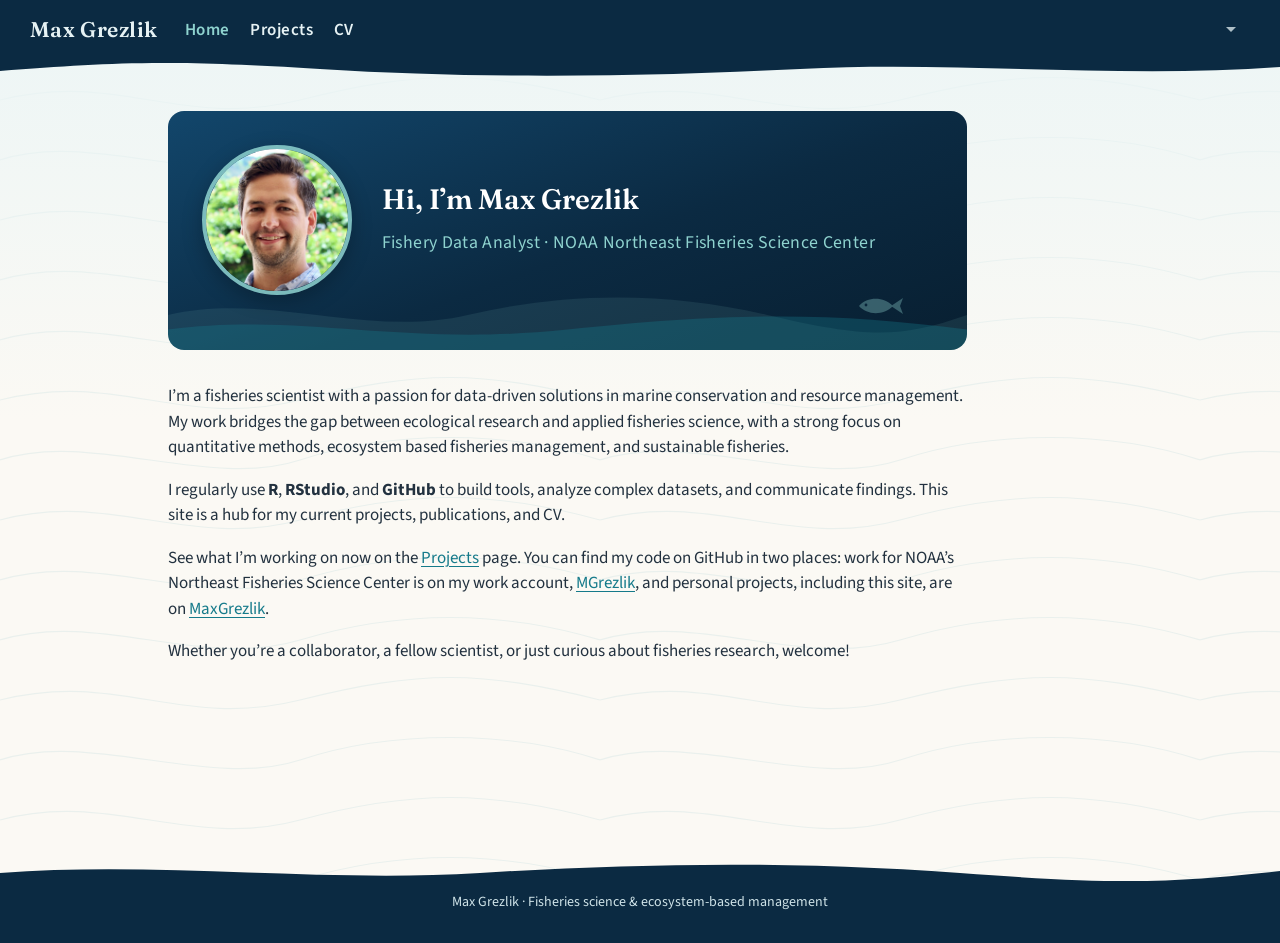
==== commit 11c1c50e: "Sharper square headshot; stop hero photo from squishing Co-Authored-By: Claude Opus 5.5 <noreply@ant" ====
--- a/docs/index.html
+++ b/docs/index.html
@@ -38,7 +38,7 @@
 <link href="site_libs/quarto-html/quarto-syntax-highlighting-2f5df379a58b258e96c21c0638c20c03.css" rel="stylesheet" id="quarto-text-highlighting-styles">
 <script src="site_libs/bootstrap/bootstrap.min.js"></script>
 <link href="site_libs/bootstrap/bootstrap-icons.css" rel="stylesheet">
-<link href="site_libs/bootstrap/bootstrap-73e9143c846f9b7ee8e000d1aad47c8e.min.css" rel="stylesheet" append-hash="true" id="quarto-bootstrap" data-mode="light">
+<link href="site_libs/bootstrap/bootstrap-4bb28a489f3c3d26fad5e4b32a8b342d.min.css" rel="stylesheet" append-hash="true" id="quarto-bootstrap" data-mode="light">
 <script id="quarto-search-options" type="application/json">{
   "location": "navbar",
   "copy-button": false,
@@ -139,7 +139,7 @@
 
 
 <div class="hero">
-<p><img src="images/headshot.jpg" class="img-fluid" alt="Headshot of Max Grezlik"></p>
+<p><img src="images/headshot-square.jpg" class="img-fluid" alt="Headshot of Max Grezlik"></p>
 <section id="hi-im-max-grezlik" class="level2 hero-text">
 <h2 class="anchored" data-anchor-id="hi-im-max-grezlik">Hi, I’m Max Grezlik</h2>
 <p>Fishery Data Analyst · NOAA Northeast Fisheries Science Center</p>
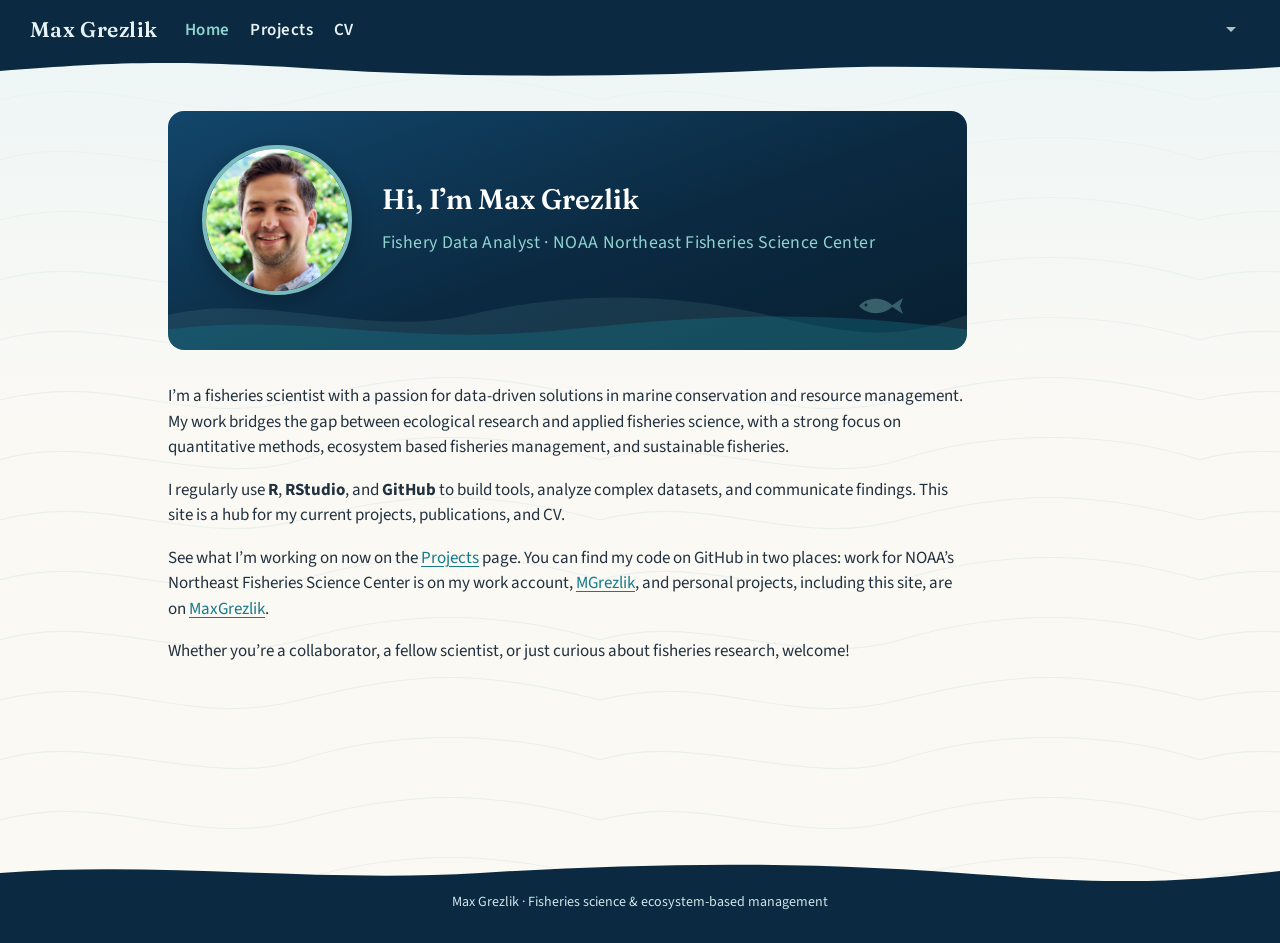
==== commit c8b53e51: "Re-render site" ====
--- a/docs/index.html
+++ b/docs/index.html
@@ -2,7 +2,7 @@
 <html xmlns="http://www.w3.org/1999/xhtml" lang="en" xml:lang="en"><head>
 
 <meta charset="utf-8">
-<meta name="generator" content="quarto-1.6.42">
+<meta name="generator" content="quarto-1.7.25">
 
 <meta name="viewport" content="width=device-width, initial-scale=1.0, user-scalable=yes">
 
@@ -30,15 +30,16 @@
 <script src="site_libs/quarto-search/fuse.min.js"></script>
 <script src="site_libs/quarto-search/quarto-search.js"></script>
 <meta name="quarto:offset" content="./">
-<script src="site_libs/quarto-html/quarto.js"></script>
+<script src="site_libs/quarto-html/quarto.js" type="module"></script>
+<script src="site_libs/quarto-html/tabsets/tabsets.js" type="module"></script>
 <script src="site_libs/quarto-html/popper.min.js"></script>
 <script src="site_libs/quarto-html/tippy.umd.min.js"></script>
 <script src="site_libs/quarto-html/anchor.min.js"></script>
 <link href="site_libs/quarto-html/tippy.css" rel="stylesheet">
-<link href="site_libs/quarto-html/quarto-syntax-highlighting-2f5df379a58b258e96c21c0638c20c03.css" rel="stylesheet" id="quarto-text-highlighting-styles">
+<link href="site_libs/quarto-html/quarto-syntax-highlighting-fe31d7bd2deb2a321418d01dba375a64.css" rel="stylesheet" id="quarto-text-highlighting-styles">
 <script src="site_libs/bootstrap/bootstrap.min.js"></script>
 <link href="site_libs/bootstrap/bootstrap-icons.css" rel="stylesheet">
-<link href="site_libs/bootstrap/bootstrap-4bb28a489f3c3d26fad5e4b32a8b342d.min.css" rel="stylesheet" append-hash="true" id="quarto-bootstrap" data-mode="light">
+<link href="site_libs/bootstrap/bootstrap-9602d54a7927c346ea7092df9bc467db.min.css" rel="stylesheet" append-hash="true" id="quarto-bootstrap" data-mode="light">
 <script id="quarto-search-options" type="application/json">{
   "location": "navbar",
   "copy-button": false,
@@ -70,7 +71,7 @@
 
 </head>
 
-<body class="nav-fixed">
+<body class="nav-fixed quarto-light">
 
 <div id="quarto-search-results"></div>
   <header id="quarto-header" class="headroom fixed-top">
@@ -154,236 +155,242 @@
 
 </main> <!-- /main -->
 <script id="quarto-html-after-body" type="application/javascript">
-window.document.addEventListener("DOMContentLoaded", function (event) {
-  const toggleBodyColorMode = (bsSheetEl) => {
-    const mode = bsSheetEl.getAttribute("data-mode");
-    const bodyEl = window.document.querySelector("body");
-    if (mode === "dark") {
-      bodyEl.classList.add("quarto-dark");
-      bodyEl.classList.remove("quarto-light");
-    } else {
-      bodyEl.classList.add("quarto-light");
-      bodyEl.classList.remove("quarto-dark");
-    }
-  }
-  const toggleBodyColorPrimary = () => {
-    const bsSheetEl = window.document.querySelector("link#quarto-bootstrap");
-    if (bsSheetEl) {
-      toggleBodyColorMode(bsSheetEl);
-    }
-  }
-  toggleBodyColorPrimary();  
-  const icon = "";
-  const anchorJS = new window.AnchorJS();
-  anchorJS.options = {
-    placement: 'right',
-    icon: icon
-  };
-  anchorJS.add('.anchored');
-  const isCodeAnnotation = (el) => {
-    for (const clz of el.classList) {
-      if (clz.startsWith('code-annotation-')) {                     
-        return true;
-      }
-    }
-    return false;
-  }
-  const onCopySuccess = function(e) {
-    // button target
-    const button = e.trigger;
-    // don't keep focus
-    button.blur();
-    // flash "checked"
-    button.classList.add('code-copy-button-checked');
-    var currentTitle = button.getAttribute("title");
-    button.setAttribute("title", "Copied!");
-    let tooltip;
-    if (window.bootstrap) {
-      button.setAttribute("data-bs-toggle", "tooltip");
-      button.setAttribute("data-bs-placement", "left");
-      button.setAttribute("data-bs-title", "Copied!");
-      tooltip = new bootstrap.Tooltip(button, 
-        { trigger: "manual", 
-          customClass: "code-copy-button-tooltip",
-          offset: [0, -8]});
-      tooltip.show();    
-    }
-    setTimeout(function() {
-      if (tooltip) {
-        tooltip.hide();
-        button.removeAttribute("data-bs-title");
-        button.removeAttribute("data-bs-toggle");
-        button.removeAttribute("data-bs-placement");
-      }
-      button.setAttribute("title", currentTitle);
-      button.classList.remove('code-copy-button-checked');
-    }, 1000);
-    // clear code selection
-    e.clearSelection();
-  }
-  const getTextToCopy = function(trigger) {
-      const codeEl = trigger.previousElementSibling.cloneNode(true);
-      for (const childEl of codeEl.children) {
-        if (isCodeAnnotation(childEl)) {
-          childEl.remove();
-        }
-      }
-      return codeEl.innerText;
-  }
-  const clipboard = new window.ClipboardJS('.code-copy-button:not([data-in-quarto-modal])', {
-    text: getTextToCopy
-  });
-  clipboard.on('success', onCopySuccess);
-  if (window.document.getElementById('quarto-embedded-source-code-modal')) {
-    const clipboardModal = new window.ClipboardJS('.code-copy-button[data-in-quarto-modal]', {
-      text: getTextToCopy,
-      container: window.document.getElementById('quarto-embedded-source-code-modal')
+  window.document.addEventListener("DOMContentLoaded", function (event) {
+    const icon = "";
+    const anchorJS = new window.AnchorJS();
+    anchorJS.options = {
+      placement: 'right',
+      icon: icon
+    };
+    anchorJS.add('.anchored');
+    const isCodeAnnotation = (el) => {
+      for (const clz of el.classList) {
+        if (clz.startsWith('code-annotation-')) {                     
+          return true;
+        }
+      }
+      return false;
+    }
+    const onCopySuccess = function(e) {
+      // button target
+      const button = e.trigger;
+      // don't keep focus
+      button.blur();
+      // flash "checked"
+      button.classList.add('code-copy-button-checked');
+      var currentTitle = button.getAttribute("title");
+      button.setAttribute("title", "Copied!");
+      let tooltip;
+      if (window.bootstrap) {
+        button.setAttribute("data-bs-toggle", "tooltip");
+        button.setAttribute("data-bs-placement", "left");
+        button.setAttribute("data-bs-title", "Copied!");
+        tooltip = new bootstrap.Tooltip(button, 
+          { trigger: "manual", 
+            customClass: "code-copy-button-tooltip",
+            offset: [0, -8]});
+        tooltip.show();    
+      }
+      setTimeout(function() {
+        if (tooltip) {
+          tooltip.hide();
+          button.removeAttribute("data-bs-title");
+          button.removeAttribute("data-bs-toggle");
+          button.removeAttribute("data-bs-placement");
+        }
+        button.setAttribute("title", currentTitle);
+        button.classList.remove('code-copy-button-checked');
+      }, 1000);
+      // clear code selection
+      e.clearSelection();
+    }
+    const getTextToCopy = function(trigger) {
+        const codeEl = trigger.previousElementSibling.cloneNode(true);
+        for (const childEl of codeEl.children) {
+          if (isCodeAnnotation(childEl)) {
+            childEl.remove();
+          }
+        }
+        return codeEl.innerText;
+    }
+    const clipboard = new window.ClipboardJS('.code-copy-button:not([data-in-quarto-modal])', {
+      text: getTextToCopy
     });
-    clipboardModal.on('success', onCopySuccess);
-  }
-    var localhostRegex = new RegExp(/^(?:http|https):\/\/localhost\:?[0-9]*\//);
-    var mailtoRegex = new RegExp(/^mailto:/);
-      var filterRegex = new RegExp("https:\/\/maxgrezlik\.github\.io");
-    var isInternal = (href) => {
-        return filterRegex.test(href) || localhostRegex.test(href) || mailtoRegex.test(href);
-    }
-    // Inspect non-navigation links and adorn them if external
- 	var links = window.document.querySelectorAll('a[href]:not(.nav-link):not(.navbar-brand):not(.toc-action):not(.sidebar-link):not(.sidebar-item-toggle):not(.pagination-link):not(.no-external):not([aria-hidden]):not(.dropdown-item):not(.quarto-navigation-tool):not(.about-link)');
-    for (var i=0; i<links.length; i++) {
-      const link = links[i];
-      if (!isInternal(link.href)) {
-        // undo the damage that might have been done by quarto-nav.js in the case of
-        // links that we want to consider external
-        if (link.dataset.originalHref !== undefined) {
-          link.href = link.dataset.originalHref;
-        }
-      }
-    }
-  function tippyHover(el, contentFn, onTriggerFn, onUntriggerFn) {
-    const config = {
-      allowHTML: true,
-      maxWidth: 500,
-      delay: 100,
-      arrow: false,
-      appendTo: function(el) {
-          return el.parentElement;
-      },
-      interactive: true,
-      interactiveBorder: 10,
-      theme: 'quarto',
-      placement: 'bottom-start',
-    };
-    if (contentFn) {
-      config.content = contentFn;
-    }
-    if (onTriggerFn) {
-      config.onTrigger = onTriggerFn;
-    }
-    if (onUntriggerFn) {
-      config.onUntrigger = onUntriggerFn;
-    }
-    window.tippy(el, config); 
-  }
-  const noterefs = window.document.querySelectorAll('a[role="doc-noteref"]');
-  for (var i=0; i<noterefs.length; i++) {
-    const ref = noterefs[i];
-    tippyHover(ref, function() {
-      // use id or data attribute instead here
-      let href = ref.getAttribute('data-footnote-href') || ref.getAttribute('href');
-      try { href = new URL(href).hash; } catch {}
-      const id = href.replace(/^#\/?/, "");
-      const note = window.document.getElementById(id);
-      if (note) {
-        return note.innerHTML;
+    clipboard.on('success', onCopySuccess);
+    if (window.document.getElementById('quarto-embedded-source-code-modal')) {
+      const clipboardModal = new window.ClipboardJS('.code-copy-button[data-in-quarto-modal]', {
+        text: getTextToCopy,
+        container: window.document.getElementById('quarto-embedded-source-code-modal')
+      });
+      clipboardModal.on('success', onCopySuccess);
+    }
+      var localhostRegex = new RegExp(/^(?:http|https):\/\/localhost\:?[0-9]*\//);
+      var mailtoRegex = new RegExp(/^mailto:/);
+        var filterRegex = new RegExp("https:\/\/maxgrezlik\.github\.io");
+      var isInternal = (href) => {
+          return filterRegex.test(href) || localhostRegex.test(href) || mailtoRegex.test(href);
+      }
+      // Inspect non-navigation links and adorn them if external
+     var links = window.document.querySelectorAll('a[href]:not(.nav-link):not(.navbar-brand):not(.toc-action):not(.sidebar-link):not(.sidebar-item-toggle):not(.pagination-link):not(.no-external):not([aria-hidden]):not(.dropdown-item):not(.quarto-navigation-tool):not(.about-link)');
+      for (var i=0; i<links.length; i++) {
+        const link = links[i];
+        if (!isInternal(link.href)) {
+          // undo the damage that might have been done by quarto-nav.js in the case of
+          // links that we want to consider external
+          if (link.dataset.originalHref !== undefined) {
+            link.href = link.dataset.originalHref;
+          }
+        }
+      }
+    function tippyHover(el, contentFn, onTriggerFn, onUntriggerFn) {
+      const config = {
+        allowHTML: true,
+        maxWidth: 500,
+        delay: 100,
+        arrow: false,
+        appendTo: function(el) {
+            return el.parentElement;
+        },
+        interactive: true,
+        interactiveBorder: 10,
+        theme: 'quarto',
+        placement: 'bottom-start',
+      };
+      if (contentFn) {
+        config.content = contentFn;
+      }
+      if (onTriggerFn) {
+        config.onTrigger = onTriggerFn;
+      }
+      if (onUntriggerFn) {
+        config.onUntrigger = onUntriggerFn;
+      }
+      window.tippy(el, config); 
+    }
+    const noterefs = window.document.querySelectorAll('a[role="doc-noteref"]');
+    for (var i=0; i<noterefs.length; i++) {
+      const ref = noterefs[i];
+      tippyHover(ref, function() {
+        // use id or data attribute instead here
+        let href = ref.getAttribute('data-footnote-href') || ref.getAttribute('href');
+        try { href = new URL(href).hash; } catch {}
+        const id = href.replace(/^#\/?/, "");
+        const note = window.document.getElementById(id);
+        if (note) {
+          return note.innerHTML;
+        } else {
+          return "";
+        }
+      });
+    }
+    const xrefs = window.document.querySelectorAll('a.quarto-xref');
+    const processXRef = (id, note) => {
+      // Strip column container classes
+      const stripColumnClz = (el) => {
+        el.classList.remove("page-full", "page-columns");
+        if (el.children) {
+          for (const child of el.children) {
+            stripColumnClz(child);
+          }
+        }
+      }
+      stripColumnClz(note)
+      if (id === null || id.startsWith('sec-')) {
+        // Special case sections, only their first couple elements
+        const container = document.createElement("div");
+        if (note.children && note.children.length > 2) {
+          container.appendChild(note.children[0].cloneNode(true));
+          for (let i = 1; i < note.children.length; i++) {
+            const child = note.children[i];
+            if (child.tagName === "P" && child.innerText === "") {
+              continue;
+            } else {
+              container.appendChild(child.cloneNode(true));
+              break;
+            }
+          }
+          if (window.Quarto?.typesetMath) {
+            window.Quarto.typesetMath(container);
+          }
+          return container.innerHTML
+        } else {
+          if (window.Quarto?.typesetMath) {
+            window.Quarto.typesetMath(note);
+          }
+          return note.innerHTML;
+        }
       } else {
-        return "";
-      }
-    });
-  }
-  const xrefs = window.document.querySelectorAll('a.quarto-xref');
-  const processXRef = (id, note) => {
-    // Strip column container classes
-    const stripColumnClz = (el) => {
-      el.classList.remove("page-full", "page-columns");
-      if (el.children) {
-        for (const child of el.children) {
-          stripColumnClz(child);
-        }
-      }
-    }
-    stripColumnClz(note)
-    if (id === null || id.startsWith('sec-')) {
-      // Special case sections, only their first couple elements
-      const container = document.createElement("div");
-      if (note.children && note.children.length > 2) {
-        container.appendChild(note.children[0].cloneNode(true));
-        for (let i = 1; i < note.children.length; i++) {
-          const child = note.children[i];
-          if (child.tagName === "P" && child.innerText === "") {
-            continue;
-          } else {
-            container.appendChild(child.cloneNode(true));
-            break;
-          }
-        }
-        if (window.Quarto?.typesetMath) {
-          window.Quarto.typesetMath(container);
-        }
-        return container.innerHTML
-      } else {
+        // Remove any anchor links if they are present
+        const anchorLink = note.querySelector('a.anchorjs-link');
+        if (anchorLink) {
+          anchorLink.remove();
+        }
         if (window.Quarto?.typesetMath) {
           window.Quarto.typesetMath(note);
         }
-        return note.innerHTML;
-      }
-    } else {
-      // Remove any anchor links if they are present
-      const anchorLink = note.querySelector('a.anchorjs-link');
-      if (anchorLink) {
-        anchorLink.remove();
-      }
-      if (window.Quarto?.typesetMath) {
-        window.Quarto.typesetMath(note);
-      }
-      if (note.classList.contains("callout")) {
-        return note.outerHTML;
-      } else {
-        return note.innerHTML;
-      }
-    }
-  }
-  for (var i=0; i<xrefs.length; i++) {
-    const xref = xrefs[i];
-    tippyHover(xref, undefined, function(instance) {
-      instance.disable();
-      let url = xref.getAttribute('href');
-      let hash = undefined; 
-      if (url.startsWith('#')) {
-        hash = url;
-      } else {
-        try { hash = new URL(url).hash; } catch {}
-      }
-      if (hash) {
-        const id = hash.replace(/^#\/?/, "");
-        const note = window.document.getElementById(id);
-        if (note !== null) {
-          try {
-            const html = processXRef(id, note.cloneNode(true));
-            instance.setContent(html);
-          } finally {
-            instance.enable();
-            instance.show();
-          }
+        if (note.classList.contains("callout")) {
+          return note.outerHTML;
         } else {
-          // See if we can fetch this
-          fetch(url.split('#')[0])
+          return note.innerHTML;
+        }
+      }
+    }
+    for (var i=0; i<xrefs.length; i++) {
+      const xref = xrefs[i];
+      tippyHover(xref, undefined, function(instance) {
+        instance.disable();
+        let url = xref.getAttribute('href');
+        let hash = undefined; 
+        if (url.startsWith('#')) {
+          hash = url;
+        } else {
+          try { hash = new URL(url).hash; } catch {}
+        }
+        if (hash) {
+          const id = hash.replace(/^#\/?/, "");
+          const note = window.document.getElementById(id);
+          if (note !== null) {
+            try {
+              const html = processXRef(id, note.cloneNode(true));
+              instance.setContent(html);
+            } finally {
+              instance.enable();
+              instance.show();
+            }
+          } else {
+            // See if we can fetch this
+            fetch(url.split('#')[0])
+            .then(res => res.text())
+            .then(html => {
+              const parser = new DOMParser();
+              const htmlDoc = parser.parseFromString(html, "text/html");
+              const note = htmlDoc.getElementById(id);
+              if (note !== null) {
+                const html = processXRef(id, note);
+                instance.setContent(html);
+              } 
+            }).finally(() => {
+              instance.enable();
+              instance.show();
+            });
+          }
+        } else {
+          // See if we can fetch a full url (with no hash to target)
+          // This is a special case and we should probably do some content thinning / targeting
+          fetch(url)
           .then(res => res.text())
           .then(html => {
             const parser = new DOMParser();
             const htmlDoc = parser.parseFromString(html, "text/html");
-            const note = htmlDoc.getElementById(id);
+            const note = htmlDoc.querySelector('main.content');
             if (note !== null) {
-              const html = processXRef(id, note);
+              // This should only happen for chapter cross references
+              // (since there is no id in the URL)
+              // remove the first header
+              if (note.children.length > 0 && note.children[0].tagName === "HEADER") {
+                note.children[0].remove();
+              }
+              const html = processXRef(null, note);
               instance.setContent(html);
             } 
           }).finally(() => {
@@ -391,185 +398,161 @@
             instance.show();
           });
         }
+      }, function(instance) {
+      });
+    }
+        let selectedAnnoteEl;
+        const selectorForAnnotation = ( cell, annotation) => {
+          let cellAttr = 'data-code-cell="' + cell + '"';
+          let lineAttr = 'data-code-annotation="' +  annotation + '"';
+          const selector = 'span[' + cellAttr + '][' + lineAttr + ']';
+          return selector;
+        }
+        const selectCodeLines = (annoteEl) => {
+          const doc = window.document;
+          const targetCell = annoteEl.getAttribute("data-target-cell");
+          const targetAnnotation = annoteEl.getAttribute("data-target-annotation");
+          const annoteSpan = window.document.querySelector(selectorForAnnotation(targetCell, targetAnnotation));
+          const lines = annoteSpan.getAttribute("data-code-lines").split(",");
+          const lineIds = lines.map((line) => {
+            return targetCell + "-" + line;
+          })
+          let top = null;
+          let height = null;
+          let parent = null;
+          if (lineIds.length > 0) {
+              //compute the position of the single el (top and bottom and make a div)
+              const el = window.document.getElementById(lineIds[0]);
+              top = el.offsetTop;
+              height = el.offsetHeight;
+              parent = el.parentElement.parentElement;
+            if (lineIds.length > 1) {
+              const lastEl = window.document.getElementById(lineIds[lineIds.length - 1]);
+              const bottom = lastEl.offsetTop + lastEl.offsetHeight;
+              height = bottom - top;
+            }
+            if (top !== null && height !== null && parent !== null) {
+              // cook up a div (if necessary) and position it 
+              let div = window.document.getElementById("code-annotation-line-highlight");
+              if (div === null) {
+                div = window.document.createElement("div");
+                div.setAttribute("id", "code-annotation-line-highlight");
+                div.style.position = 'absolute';
+                parent.appendChild(div);
+              }
+              div.style.top = top - 2 + "px";
+              div.style.height = height + 4 + "px";
+              div.style.left = 0;
+              let gutterDiv = window.document.getElementById("code-annotation-line-highlight-gutter");
+              if (gutterDiv === null) {
+                gutterDiv = window.document.createElement("div");
+                gutterDiv.setAttribute("id", "code-annotation-line-highlight-gutter");
+                gutterDiv.style.position = 'absolute';
+                const codeCell = window.document.getElementById(targetCell);
+                const gutter = codeCell.querySelector('.code-annotation-gutter');
+                gutter.appendChild(gutterDiv);
+              }
+              gutterDiv.style.top = top - 2 + "px";
+              gutterDiv.style.height = height + 4 + "px";
+            }
+            selectedAnnoteEl = annoteEl;
+          }
+        };
+        const unselectCodeLines = () => {
+          const elementsIds = ["code-annotation-line-highlight", "code-annotation-line-highlight-gutter"];
+          elementsIds.forEach((elId) => {
+            const div = window.document.getElementById(elId);
+            if (div) {
+              div.remove();
+            }
+          });
+          selectedAnnoteEl = undefined;
+        };
+          // Handle positioning of the toggle
+      window.addEventListener(
+        "resize",
+        throttle(() => {
+          elRect = undefined;
+          if (selectedAnnoteEl) {
+            selectCodeLines(selectedAnnoteEl);
+          }
+        }, 10)
+      );
+      function throttle(fn, ms) {
+      let throttle = false;
+      let timer;
+        return (...args) => {
+          if(!throttle) { // first call gets through
+              fn.apply(this, args);
+              throttle = true;
+          } else { // all the others get throttled
+              if(timer) clearTimeout(timer); // cancel #2
+              timer = setTimeout(() => {
+                fn.apply(this, args);
+                timer = throttle = false;
+              }, ms);
+          }
+        };
+      }
+        // Attach click handler to the DT
+        const annoteDls = window.document.querySelectorAll('dt[data-target-cell]');
+        for (const annoteDlNode of annoteDls) {
+          annoteDlNode.addEventListener('click', (event) => {
+            const clickedEl = event.target;
+            if (clickedEl !== selectedAnnoteEl) {
+              unselectCodeLines();
+              const activeEl = window.document.querySelector('dt[data-target-cell].code-annotation-active');
+              if (activeEl) {
+                activeEl.classList.remove('code-annotation-active');
+              }
+              selectCodeLines(clickedEl);
+              clickedEl.classList.add('code-annotation-active');
+            } else {
+              // Unselect the line
+              unselectCodeLines();
+              clickedEl.classList.remove('code-annotation-active');
+            }
+          });
+        }
+    const findCites = (el) => {
+      const parentEl = el.parentElement;
+      if (parentEl) {
+        const cites = parentEl.dataset.cites;
+        if (cites) {
+          return {
+            el,
+            cites: cites.split(' ')
+          };
+        } else {
+          return findCites(el.parentElement)
+        }
       } else {
-        // See if we can fetch a full url (with no hash to target)
-        // This is a special case and we should probably do some content thinning / targeting
-        fetch(url)
-        .then(res => res.text())
-        .then(html => {
-          const parser = new DOMParser();
-          const htmlDoc = parser.parseFromString(html, "text/html");
-          const note = htmlDoc.querySelector('main.content');
-          if (note !== null) {
-            // This should only happen for chapter cross references
-            // (since there is no id in the URL)
-            // remove the first header
-            if (note.children.length > 0 && note.children[0].tagName === "HEADER") {
-              note.children[0].remove();
-            }
-            const html = processXRef(null, note);
-            instance.setContent(html);
-          } 
-        }).finally(() => {
-          instance.enable();
-          instance.show();
+        return undefined;
+      }
+    };
+    var bibliorefs = window.document.querySelectorAll('a[role="doc-biblioref"]');
+    for (var i=0; i<bibliorefs.length; i++) {
+      const ref = bibliorefs[i];
+      const citeInfo = findCites(ref);
+      if (citeInfo) {
+        tippyHover(citeInfo.el, function() {
+          var popup = window.document.createElement('div');
+          citeInfo.cites.forEach(function(cite) {
+            var citeDiv = window.document.createElement('div');
+            citeDiv.classList.add('hanging-indent');
+            citeDiv.classList.add('csl-entry');
+            var biblioDiv = window.document.getElementById('ref-' + cite);
+            if (biblioDiv) {
+              citeDiv.innerHTML = biblioDiv.innerHTML;
+            }
+            popup.appendChild(citeDiv);
+          });
+          return popup.innerHTML;
         });
       }
-    }, function(instance) {
-    });
-  }
-      let selectedAnnoteEl;
-      const selectorForAnnotation = ( cell, annotation) => {
-        let cellAttr = 'data-code-cell="' + cell + '"';
-        let lineAttr = 'data-code-annotation="' +  annotation + '"';
-        const selector = 'span[' + cellAttr + '][' + lineAttr + ']';
-        return selector;
-      }
-      const selectCodeLines = (annoteEl) => {
-        const doc = window.document;
-        const targetCell = annoteEl.getAttribute("data-target-cell");
-        const targetAnnotation = annoteEl.getAttribute("data-target-annotation");
-        const annoteSpan = window.document.querySelector(selectorForAnnotation(targetCell, targetAnnotation));
-        const lines = annoteSpan.getAttribute("data-code-lines").split(",");
-        const lineIds = lines.map((line) => {
-          return targetCell + "-" + line;
-        })
-        let top = null;
-        let height = null;
-        let parent = null;
-        if (lineIds.length > 0) {
-            //compute the position of the single el (top and bottom and make a div)
-            const el = window.document.getElementById(lineIds[0]);
-            top = el.offsetTop;
-            height = el.offsetHeight;
-            parent = el.parentElement.parentElement;
-          if (lineIds.length > 1) {
-            const lastEl = window.document.getElementById(lineIds[lineIds.length - 1]);
-            const bottom = lastEl.offsetTop + lastEl.offsetHeight;
-            height = bottom - top;
-          }
-          if (top !== null && height !== null && parent !== null) {
-            // cook up a div (if necessary) and position it 
-            let div = window.document.getElementById("code-annotation-line-highlight");
-            if (div === null) {
-              div = window.document.createElement("div");
-              div.setAttribute("id", "code-annotation-line-highlight");
-              div.style.position = 'absolute';
-              parent.appendChild(div);
-            }
-            div.style.top = top - 2 + "px";
-            div.style.height = height + 4 + "px";
-            div.style.left = 0;
-            let gutterDiv = window.document.getElementById("code-annotation-line-highlight-gutter");
-            if (gutterDiv === null) {
-              gutterDiv = window.document.createElement("div");
-              gutterDiv.setAttribute("id", "code-annotation-line-highlight-gutter");
-              gutterDiv.style.position = 'absolute';
-              const codeCell = window.document.getElementById(targetCell);
-              const gutter = codeCell.querySelector('.code-annotation-gutter');
-              gutter.appendChild(gutterDiv);
-            }
-            gutterDiv.style.top = top - 2 + "px";
-            gutterDiv.style.height = height + 4 + "px";
-          }
-          selectedAnnoteEl = annoteEl;
-        }
-      };
-      const unselectCodeLines = () => {
-        const elementsIds = ["code-annotation-line-highlight", "code-annotation-line-highlight-gutter"];
-        elementsIds.forEach((elId) => {
-          const div = window.document.getElementById(elId);
-          if (div) {
-            div.remove();
-          }
-        });
-        selectedAnnoteEl = undefined;
-      };
-        // Handle positioning of the toggle
-    window.addEventListener(
-      "resize",
-      throttle(() => {
-        elRect = undefined;
-        if (selectedAnnoteEl) {
-          selectCodeLines(selectedAnnoteEl);
-        }
-      }, 10)
-    );
-    function throttle(fn, ms) {
-    let throttle = false;
-    let timer;
-      return (...args) => {
-        if(!throttle) { // first call gets through
-            fn.apply(this, args);
-            throttle = true;
-        } else { // all the others get throttled
-            if(timer) clearTimeout(timer); // cancel #2
-            timer = setTimeout(() => {
-              fn.apply(this, args);
-              timer = throttle = false;
-            }, ms);
-        }
-      };
-    }
-      // Attach click handler to the DT
-      const annoteDls = window.document.querySelectorAll('dt[data-target-cell]');
-      for (const annoteDlNode of annoteDls) {
-        annoteDlNode.addEventListener('click', (event) => {
-          const clickedEl = event.target;
-          if (clickedEl !== selectedAnnoteEl) {
-            unselectCodeLines();
-            const activeEl = window.document.querySelector('dt[data-target-cell].code-annotation-active');
-            if (activeEl) {
-              activeEl.classList.remove('code-annotation-active');
-            }
-            selectCodeLines(clickedEl);
-            clickedEl.classList.add('code-annotation-active');
-          } else {
-            // Unselect the line
-            unselectCodeLines();
-            clickedEl.classList.remove('code-annotation-active');
-          }
-        });
-      }
-  const findCites = (el) => {
-    const parentEl = el.parentElement;
-    if (parentEl) {
-      const cites = parentEl.dataset.cites;
-      if (cites) {
-        return {
-          el,
-          cites: cites.split(' ')
-        };
-      } else {
-        return findCites(el.parentElement)
-      }
-    } else {
-      return undefined;
-    }
-  };
-  var bibliorefs = window.document.querySelectorAll('a[role="doc-biblioref"]');
-  for (var i=0; i<bibliorefs.length; i++) {
-    const ref = bibliorefs[i];
-    const citeInfo = findCites(ref);
-    if (citeInfo) {
-      tippyHover(citeInfo.el, function() {
-        var popup = window.document.createElement('div');
-        citeInfo.cites.forEach(function(cite) {
-          var citeDiv = window.document.createElement('div');
-          citeDiv.classList.add('hanging-indent');
-          citeDiv.classList.add('csl-entry');
-          var biblioDiv = window.document.getElementById('ref-' + cite);
-          if (biblioDiv) {
-            citeDiv.innerHTML = biblioDiv.innerHTML;
-          }
-          popup.appendChild(citeDiv);
-        });
-        return popup.innerHTML;
-      });
-    }
-  }
-});
-</script>
+    }
+  });
+  </script>
 </div> <!-- /content -->
 <footer class="footer">
   <div class="nav-footer">
--- a/docs/site_libs/quarto-html/quarto-syntax-highlighting-fe31d7bd2deb2a321418d01dba375a64.css
+++ b/docs/site_libs/quarto-html/quarto-syntax-highlighting-fe31d7bd2deb2a321418d01dba375a64.css
@@ -0,0 +1,236 @@
+/* quarto syntax highlight colors */
+:root {
+  --quarto-hl-ot-color: #003B4F;
+  --quarto-hl-at-color: #657422;
+  --quarto-hl-ss-color: #20794D;
+  --quarto-hl-an-color: #5E5E5E;
+  --quarto-hl-fu-color: #4758AB;
+  --quarto-hl-st-color: #20794D;
+  --quarto-hl-cf-color: #003B4F;
+  --quarto-hl-op-color: #5E5E5E;
+  --quarto-hl-er-color: #AD0000;
+  --quarto-hl-bn-color: #AD0000;
+  --quarto-hl-al-color: #AD0000;
+  --quarto-hl-va-color: #111111;
+  --quarto-hl-bu-color: inherit;
+  --quarto-hl-ex-color: inherit;
+  --quarto-hl-pp-color: #AD0000;
+  --quarto-hl-in-color: #5E5E5E;
+  --quarto-hl-vs-color: #20794D;
+  --quarto-hl-wa-color: #5E5E5E;
+  --quarto-hl-do-color: #5E5E5E;
+  --quarto-hl-im-color: #00769E;
+  --quarto-hl-ch-color: #20794D;
+  --quarto-hl-dt-color: #AD0000;
+  --quarto-hl-fl-color: #AD0000;
+  --quarto-hl-co-color: #5E5E5E;
+  --quarto-hl-cv-color: #5E5E5E;
+  --quarto-hl-cn-color: #8f5902;
+  --quarto-hl-sc-color: #5E5E5E;
+  --quarto-hl-dv-color: #AD0000;
+  --quarto-hl-kw-color: #003B4F;
+}
+
+/* other quarto variables */
+:root {
+  --quarto-font-monospace: SFMono-Regular, Menlo, Monaco, Consolas, "Liberation Mono", "Courier New", monospace;
+}
+
+/* syntax highlight based on Pandoc's rules */
+pre > code.sourceCode > span {
+  color: #003B4F;
+}
+
+code.sourceCode > span {
+  color: #003B4F;
+}
+
+div.sourceCode,
+div.sourceCode pre.sourceCode {
+  color: #003B4F;
+}
+
+/* Normal */
+code span {
+  color: #003B4F;
+}
+
+/* Alert */
+code span.al {
+  color: #AD0000;
+  font-style: inherit;
+}
+
+/* Annotation */
+code span.an {
+  color: #5E5E5E;
+  font-style: inherit;
+}
+
+/* Attribute */
+code span.at {
+  color: #657422;
+  font-style: inherit;
+}
+
+/* BaseN */
+code span.bn {
+  color: #AD0000;
+  font-style: inherit;
+}
+
+/* BuiltIn */
+code span.bu {
+  font-style: inherit;
+}
+
+/* ControlFlow */
+code span.cf {
+  color: #003B4F;
+  font-weight: bold;
+  font-style: inherit;
+}
+
+/* Char */
+code span.ch {
+  color: #20794D;
+  font-style: inherit;
+}
+
+/* Constant */
+code span.cn {
+  color: #8f5902;
+  font-style: inherit;
+}
+
+/* Comment */
+code span.co {
+  color: #5E5E5E;
+  font-style: inherit;
+}
+
+/* CommentVar */
+code span.cv {
+  color: #5E5E5E;
+  font-style: italic;
+}
+
+/* Documentation */
+code span.do {
+  color: #5E5E5E;
+  font-style: italic;
+}
+
+/* DataType */
+code span.dt {
+  color: #AD0000;
+  font-style: inherit;
+}
+
+/* DecVal */
+code span.dv {
+  color: #AD0000;
+  font-style: inherit;
+}
+
+/* Error */
+code span.er {
+  color: #AD0000;
+  font-style: inherit;
+}
+
+/* Extension */
+code span.ex {
+  font-style: inherit;
+}
+
+/* Float */
+code span.fl {
+  color: #AD0000;
+  font-style: inherit;
+}
+
+/* Function */
+code span.fu {
+  color: #4758AB;
+  font-style: inherit;
+}
+
+/* Import */
+code span.im {
+  color: #00769E;
+  font-style: inherit;
+}
+
+/* Information */
+code span.in {
+  color: #5E5E5E;
+  font-style: inherit;
+}
+
+/* Keyword */
+code span.kw {
+  color: #003B4F;
+  font-weight: bold;
+  font-style: inherit;
+}
+
+/* Operator */
+code span.op {
+  color: #5E5E5E;
+  font-style: inherit;
+}
+
+/* Other */
+code span.ot {
+  color: #003B4F;
+  font-style: inherit;
+}
+
+/* Preprocessor */
+code span.pp {
+  color: #AD0000;
+  font-style: inherit;
+}
+
+/* SpecialChar */
+code span.sc {
+  color: #5E5E5E;
+  font-style: inherit;
+}
+
+/* SpecialString */
+code span.ss {
+  color: #20794D;
+  font-style: inherit;
+}
+
+/* String */
+code span.st {
+  color: #20794D;
+  font-style: inherit;
+}
+
+/* Variable */
+code span.va {
+  color: #111111;
+  font-style: inherit;
+}
+
+/* VerbatimString */
+code span.vs {
+  color: #20794D;
+  font-style: inherit;
+}
+
+/* Warning */
+code span.wa {
+  color: #5E5E5E;
+  font-style: italic;
+}
+
+.prevent-inlining {
+  content: "</";
+}
+
+/*# sourceMappingURL=6e5757de386ed182676bdbe5ca630aa3.css.map */
